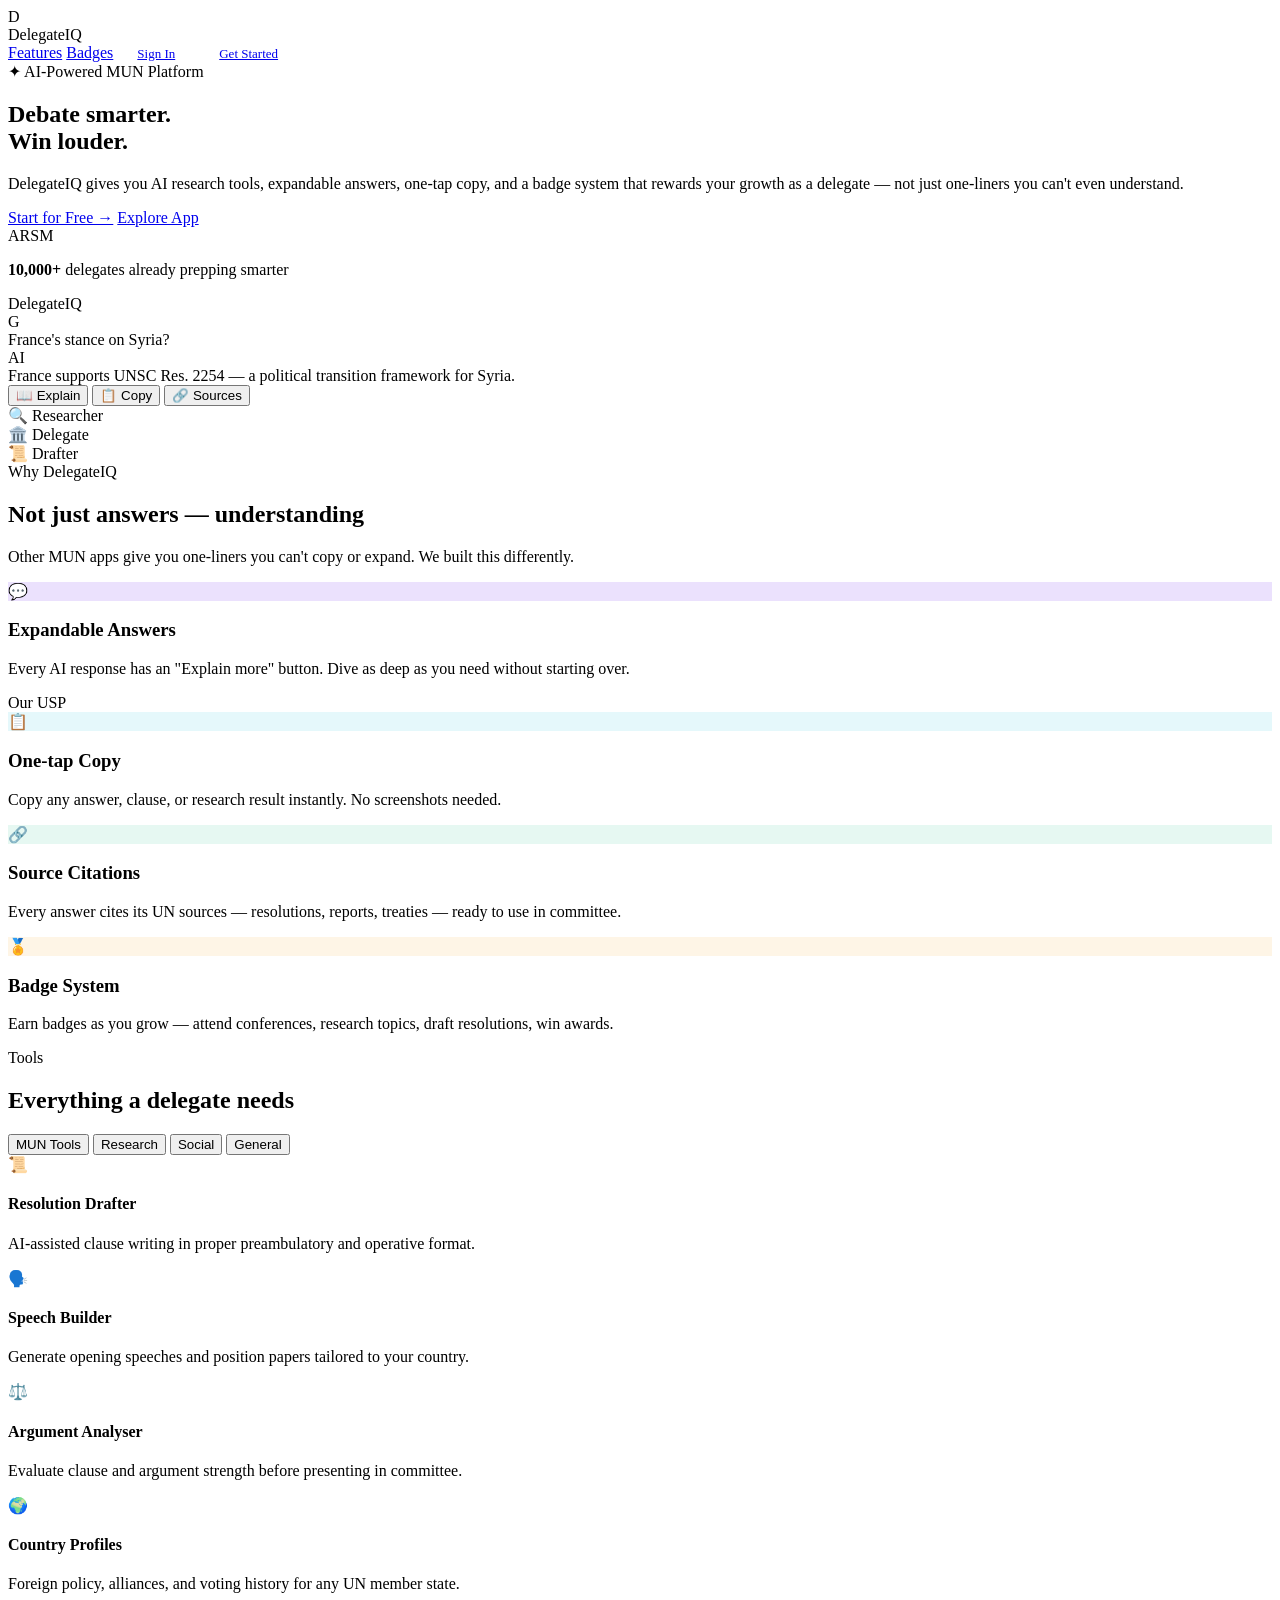
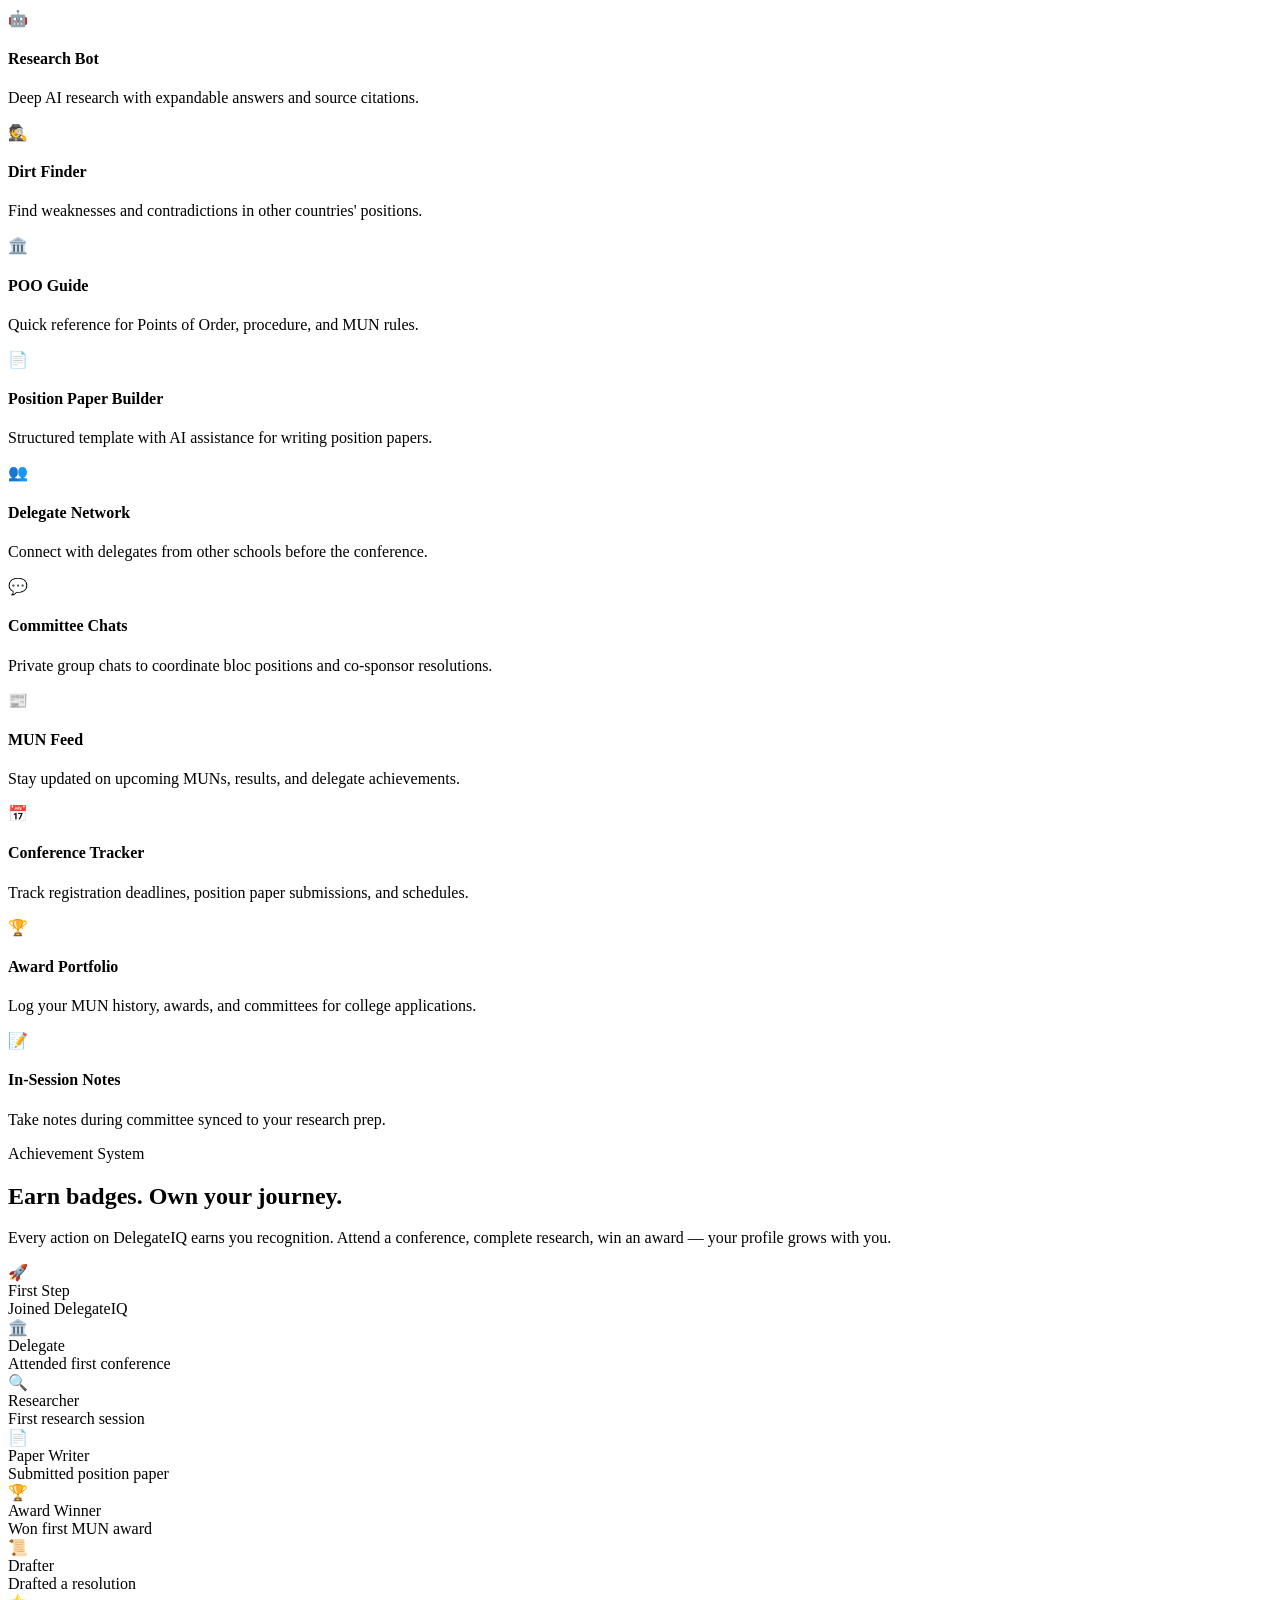
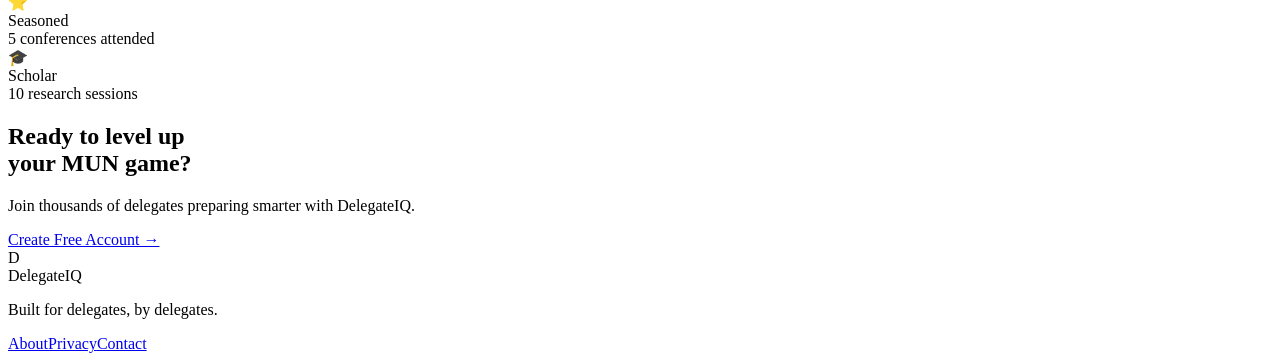
==== index.html @ dc2701fd "Add files via upload" ====
<!DOCTYPE html>
<html lang="en">
<head>
  <meta charset="UTF-8"/>
  <meta name="viewport" content="width=device-width, initial-scale=1.0"/>
  <title>DelegateIQ — Your AI-Powered MUN Companion</title>
  <link rel="stylesheet" href="css/style.css"/>
</head>
<body class="landing-page">

  <nav class="navbar">
    <div class="nav-logo">
      <div class="logo-mark">D</div>
      <span class="logo-text">DelegateIQ</span>
    </div>
    <div class="nav-links">
      <a href="#features">Features</a>
      <a href="#badges">Badges</a>
      <a href="pages/login.html" class="btn-glass" style="padding:8px 20px;font-size:13px;">Sign In</a>
      <a href="pages/signup.html" class="btn-primary" style="padding:8px 20px;font-size:13px;">Get Started</a>
    </div>
  </nav>

  <!-- HERO -->
  <section class="hero">
    <div class="hero-content">
      <div class="hero-eyebrow">✦ AI-Powered MUN Platform</div>
      <h1 class="hero-title">
        Debate smarter.<br/>
        <span class="grad-word italic-word">Win louder.</span>
      </h1>
      <p class="hero-sub">DelegateIQ gives you AI research tools, expandable answers, one-tap copy, and a badge system that rewards your growth as a delegate — not just one-liners you can't even understand.</p>
      <div class="hero-ctas">
        <a href="pages/signup.html" class="btn-primary btn-lg">Start for Free →</a>
        <a href="pages/dashboard.html" class="btn-glass">Explore App</a>
      </div>
      <div class="hero-social-proof">
        <div class="avatar-stack">
          <span class="a1">A</span><span class="a2">R</span><span class="a3">S</span><span class="a4">M</span>
        </div>
        <p class="social-text"><strong>10,000+</strong> delegates already prepping smarter</p>
      </div>
    </div>
    <div class="hero-visual">
      <div class="phone-frame">
        <div class="phone-notch"></div>
        <div class="phone-screen-content">
          <div class="phone-header">
            <span class="phone-header-logo">DelegateIQ</span>
            <div class="phone-avatar">G</div>
          </div>
          <div class="phone-chat">
            <div class="p-msg user">
              <div class="p-bubble user">France's stance on Syria?</div>
            </div>
            <div class="p-msg">
              <div class="p-avatar">AI</div>
              <div class="p-bubble ai">
                France supports UNSC Res. 2254 — a political transition framework for Syria.
                <div class="p-actions">
                  <button class="p-action-btn">📖 Explain</button>
                  <button class="p-action-btn">📋 Copy</button>
                  <button class="p-action-btn">🔗 Sources</button>
                </div>
              </div>
            </div>
          </div>
          <div class="phone-badge-strip">
            <div class="mini-badge">🔍 Researcher</div>
            <div class="mini-badge">🏛️ Delegate</div>
            <div class="mini-badge">📜 Drafter</div>
          </div>
        </div>
      </div>
    </div>
  </section>

  <!-- USP -->
  <section class="usp-section" id="features">
    <div class="section-eyebrow">Why DelegateIQ</div>
    <h2>Not just answers — <span class="grad-word">understanding</span></h2>
    <p class="section-sub">Other MUN apps give you one-liners you can't copy or expand. We built this differently.</p>
    <div class="usp-grid">
      <div class="usp-card featured">
        <div class="usp-icon-wrap" style="background:rgba(124,58,237,0.15)">💬</div>
        <h3>Expandable Answers</h3>
        <p>Every AI response has an "Explain more" button. Dive as deep as you need without starting over.</p>
        <div class="usp-tag">Our USP</div>
      </div>
      <div class="usp-card">
        <div class="usp-icon-wrap" style="background:rgba(6,182,212,0.1)">📋</div>
        <h3>One-tap Copy</h3>
        <p>Copy any answer, clause, or research result instantly. No screenshots needed.</p>
      </div>
      <div class="usp-card">
        <div class="usp-icon-wrap" style="background:rgba(16,185,129,0.1)">🔗</div>
        <h3>Source Citations</h3>
        <p>Every answer cites its UN sources — resolutions, reports, treaties — ready to use in committee.</p>
      </div>
      <div class="usp-card">
        <div class="usp-icon-wrap" style="background:rgba(245,158,11,0.1)">🏅</div>
        <h3>Badge System</h3>
        <p>Earn badges as you grow — attend conferences, research topics, draft resolutions, win awards.</p>
      </div>
    </div>
  </section>

  <!-- FEATURES -->
  <section class="features-section">
    <div class="section-eyebrow">Tools</div>
    <h2>Everything a delegate needs</h2>
    <div class="feat-tabs">
      <button class="feat-tab active" data-tab="mun">MUN Tools</button>
      <button class="feat-tab" data-tab="research">Research</button>
      <button class="feat-tab" data-tab="social">Social</button>
      <button class="feat-tab" data-tab="general">General</button>
    </div>
    <div class="feat-content active" id="ftab-mun">
      <div class="feat-list">
        <div class="feat-item"><div class="feat-icon">📜</div><div><h4>Resolution Drafter</h4><p>AI-assisted clause writing in proper preambulatory and operative format.</p></div></div>
        <div class="feat-item"><div class="feat-icon">🗣️</div><div><h4>Speech Builder</h4><p>Generate opening speeches and position papers tailored to your country.</p></div></div>
        <div class="feat-item"><div class="feat-icon">⚖️</div><div><h4>Argument Analyser</h4><p>Evaluate clause and argument strength before presenting in committee.</p></div></div>
        <div class="feat-item"><div class="feat-icon">🌍</div><div><h4>Country Profiles</h4><p>Foreign policy, alliances, and voting history for any UN member state.</p></div></div>
      </div>
    </div>
    <div class="feat-content" id="ftab-research">
      <div class="feat-list">
        <div class="feat-item"><div class="feat-icon">🤖</div><div><h4>Research Bot</h4><p>Deep AI research with expandable answers and source citations.</p></div></div>
        <div class="feat-item"><div class="feat-icon">🕵️</div><div><h4>Dirt Finder</h4><p>Find weaknesses and contradictions in other countries' positions.</p></div></div>
        <div class="feat-item"><div class="feat-icon">🏛️</div><div><h4>POO Guide</h4><p>Quick reference for Points of Order, procedure, and MUN rules.</p></div></div>
        <div class="feat-item"><div class="feat-icon">📄</div><div><h4>Position Paper Builder</h4><p>Structured template with AI assistance for writing position papers.</p></div></div>
      </div>
    </div>
    <div class="feat-content" id="ftab-social">
      <div class="feat-list">
        <div class="feat-item"><div class="feat-icon">👥</div><div><h4>Delegate Network</h4><p>Connect with delegates from other schools before the conference.</p></div></div>
        <div class="feat-item"><div class="feat-icon">💬</div><div><h4>Committee Chats</h4><p>Private group chats to coordinate bloc positions and co-sponsor resolutions.</p></div></div>
        <div class="feat-item"><div class="feat-icon">📰</div><div><h4>MUN Feed</h4><p>Stay updated on upcoming MUNs, results, and delegate achievements.</p></div></div>
      </div>
    </div>
    <div class="feat-content" id="ftab-general">
      <div class="feat-list">
        <div class="feat-item"><div class="feat-icon">📅</div><div><h4>Conference Tracker</h4><p>Track registration deadlines, position paper submissions, and schedules.</p></div></div>
        <div class="feat-item"><div class="feat-icon">🏆</div><div><h4>Award Portfolio</h4><p>Log your MUN history, awards, and committees for college applications.</p></div></div>
        <div class="feat-item"><div class="feat-icon">📝</div><div><h4>In-Session Notes</h4><p>Take notes during committee synced to your research prep.</p></div></div>
      </div>
    </div>
  </section>

  <!-- BADGES SECTION -->
  <section class="badges-section" id="badges">
    <div class="section-eyebrow">Achievement System</div>
    <h2>Earn badges. <span class="grad-word">Own your journey.</span></h2>
    <p class="section-sub">Every action on DelegateIQ earns you recognition. Attend a conference, complete research, win an award — your profile grows with you.</p>
    <div class="badges-showcase">
      <div class="badge-preview"><div class="badge-emoji">🚀</div><div class="badge-name">First Step</div><div class="badge-desc">Joined DelegateIQ</div></div>
      <div class="badge-preview"><div class="badge-emoji">🏛️</div><div class="badge-name">Delegate</div><div class="badge-desc">Attended first conference</div></div>
      <div class="badge-preview"><div class="badge-emoji">🔍</div><div class="badge-name">Researcher</div><div class="badge-desc">First research session</div></div>
      <div class="badge-preview"><div class="badge-emoji">📄</div><div class="badge-name">Paper Writer</div><div class="badge-desc">Submitted position paper</div></div>
      <div class="badge-preview"><div class="badge-emoji">🏆</div><div class="badge-name">Award Winner</div><div class="badge-desc">Won first MUN award</div></div>
      <div class="badge-preview"><div class="badge-emoji">📜</div><div class="badge-name">Drafter</div><div class="badge-desc">Drafted a resolution</div></div>
      <div class="badge-preview"><div class="badge-emoji">⭐</div><div class="badge-name">Seasoned</div><div class="badge-desc">5 conferences attended</div></div>
      <div class="badge-preview"><div class="badge-emoji">🎓</div><div class="badge-name">Scholar</div><div class="badge-desc">10 research sessions</div></div>
    </div>
  </section>

  <!-- CTA -->
  <section class="cta-section">
    <div class="cta-inner">
      <h2>Ready to level up<br/><span class="grad-word">your MUN game?</span></h2>
      <p>Join thousands of delegates preparing smarter with DelegateIQ.</p>
      <a href="pages/signup.html" class="btn-primary btn-lg">Create Free Account →</a>
    </div>
  </section>

  <!-- FOOTER -->
  <footer class="footer">
    <div class="footer-logo">
      <div class="logo-mark">D</div>
      <span class="logo-text">DelegateIQ</span>
    </div>
    <p>Built for delegates, by delegates.</p>
    <div class="footer-links">
      <a href="#">About</a><a href="#">Privacy</a><a href="#">Contact</a>
    </div>
  </footer>

  <script>
    document.querySelectorAll('.feat-tab').forEach(btn => {
      btn.addEventListener('click', function() {
        document.querySelectorAll('.feat-tab').forEach(b => b.classList.remove('active'));
        document.querySelectorAll('.feat-content').forEach(c => c.classList.remove('active'));
        this.classList.add('active');
        const el = document.getElementById('ftab-' + this.dataset.tab);
        if (el) el.classList.add('active');
      });
    });
  </script>
</body>
</html>
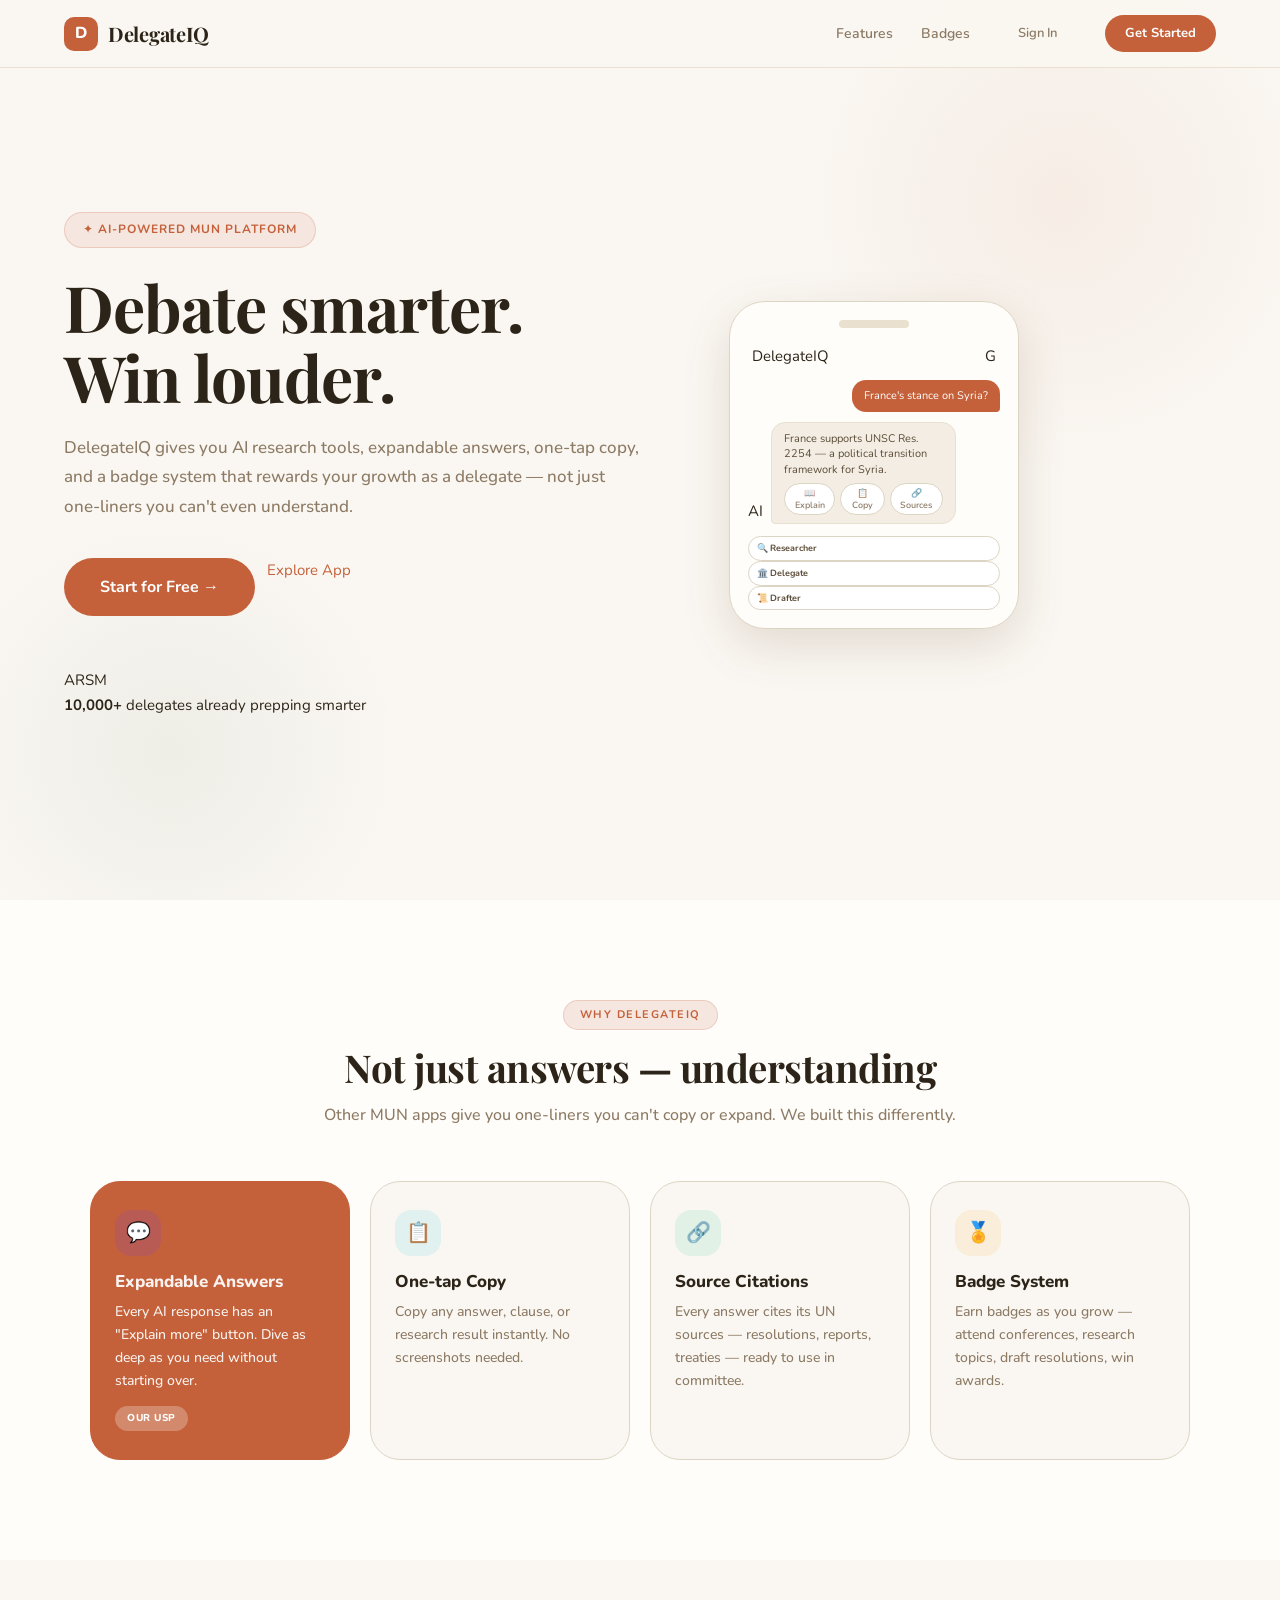
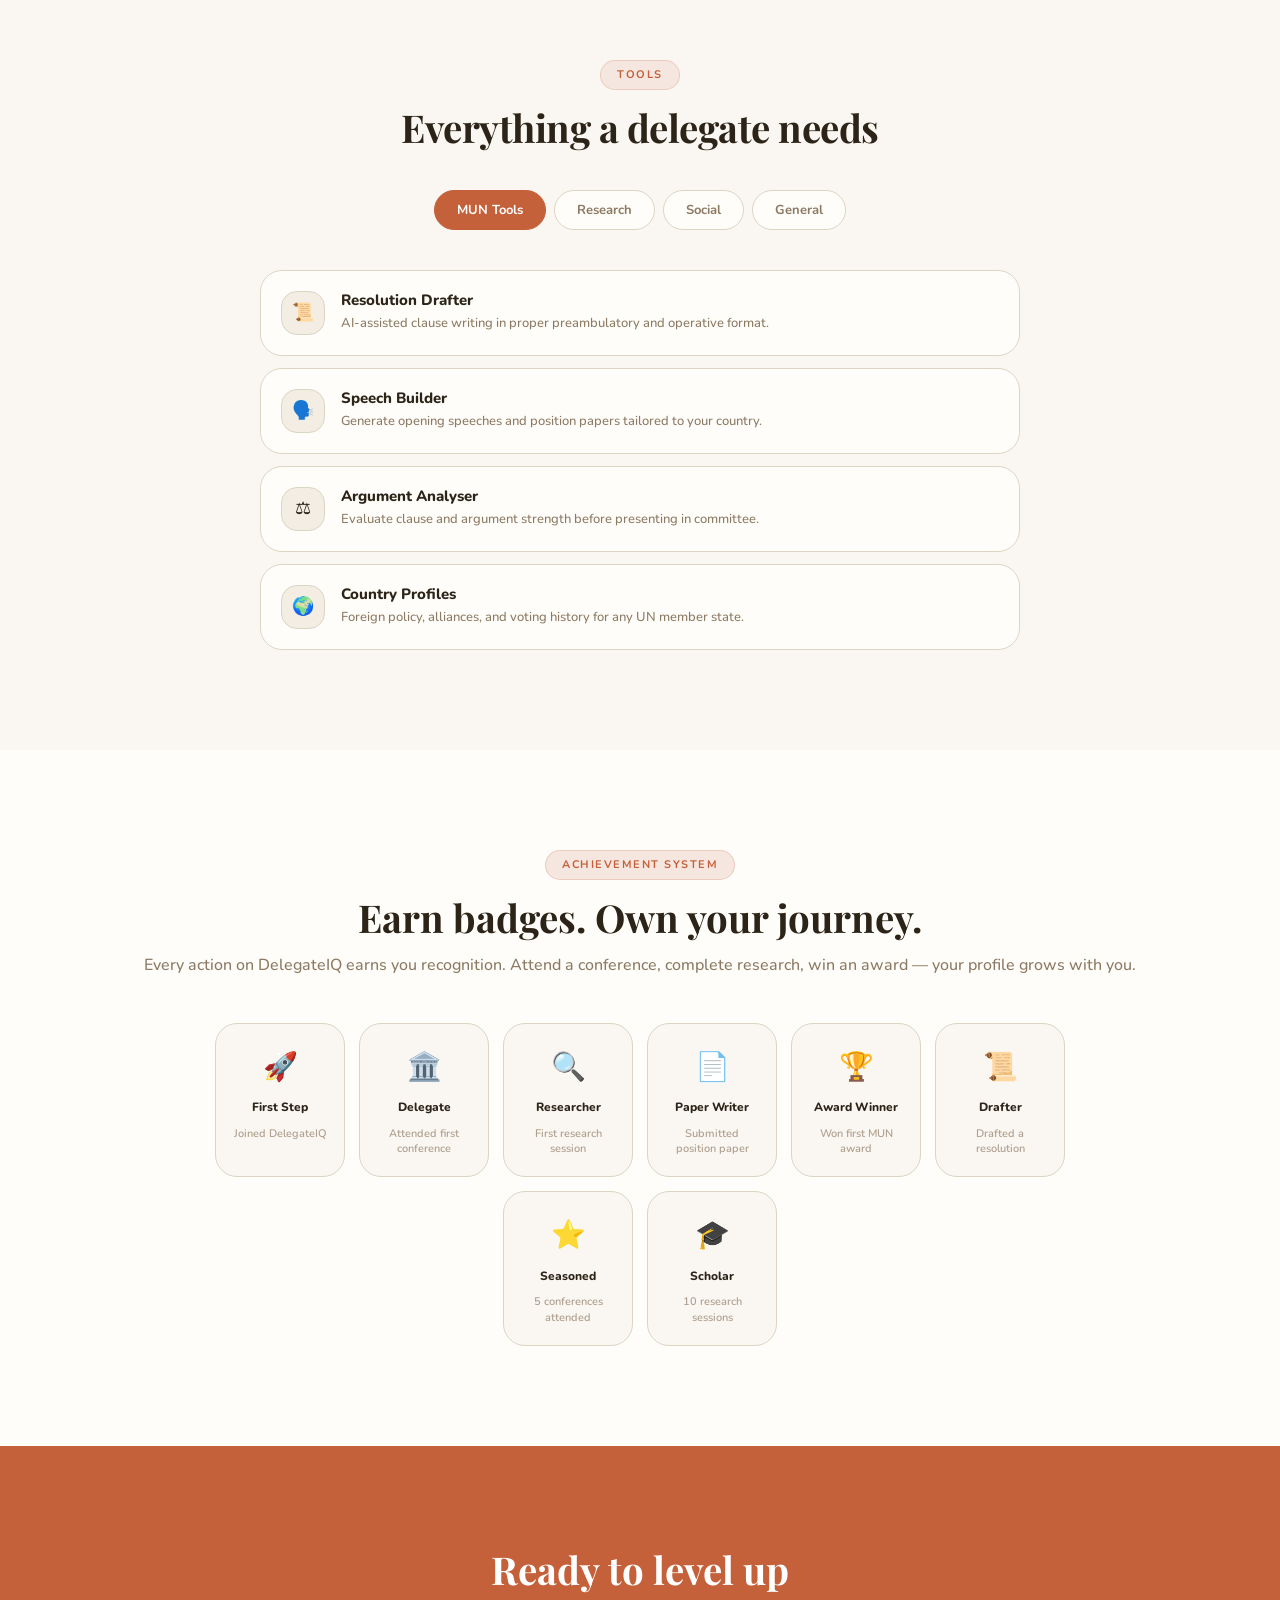
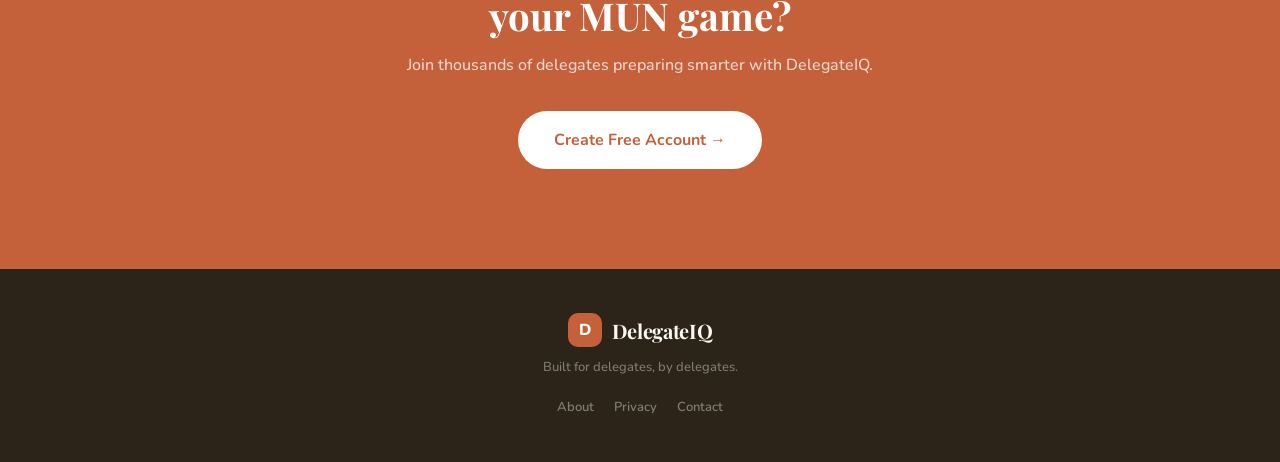
==== commit 8537fc93: "Update index.html" ====
--- a/index.html
+++ b/index.html
@@ -4,7 +4,7 @@
   <meta charset="UTF-8"/>
   <meta name="viewport" content="width=device-width, initial-scale=1.0"/>
   <title>DelegateIQ — Your AI-Powered MUN Companion</title>
-  <link rel="stylesheet" href="css/style.css"/>
+  <link rel="stylesheet" href="CSS/style.css"/>
 </head>
 <body class="landing-page">
 
--- a/CSS/style.css
+++ b/CSS/style.css
@@ -0,0 +1,504 @@
+/* ============================================
+   DelegateIQ — Redesigned Style
+   Aesthetic: Warm Cream · Soft Earthy · Premium
+   Fonts: Nunito + Playfair Display
+   ============================================ */
+
+@import url('https://fonts.googleapis.com/css2?family=Nunito:ital,wght@0,300;0,400;0,500;0,600;0,700;0,800;1,400&family=Playfair+Display:ital,wght@0,600;0,700;1,600;1,700&display=swap');
+
+:root {
+  --cream:       #FAF7F2;
+  --cream-mid:   #F3EDE3;
+  --cream-deep:  #EAE0D0;
+  --parchment:   #E0D4C0;
+  --warm-white:  #FFFDF9;
+  --terracotta:  #C4613A;
+  --terra-light: #D9845F;
+  --terra-pale:  #F5E6DF;
+  --moss:        #5A6B4B;
+  --moss-light:  #7A8F68;
+  --moss-pale:   #E8EEE3;
+  --caramel:     #B8864E;
+  --caramel-pale:#F7EDD8;
+  --text-dark:   #2C2418;
+  --text-mid:    #5C4D38;
+  --text-soft:   #8C7A64;
+  --text-muted:  #B0A090;
+  --border:      #DDD5C4;
+  --border-soft: #EAE0D0;
+  --surface:     #FFFFFF;
+  --shadow-sm:   0 1px 4px rgba(100,70,30,0.08);
+  --shadow-md:   0 4px 16px rgba(100,70,30,0.10);
+  --shadow-lg:   0 8px 32px rgba(100,70,30,0.13);
+  --shadow-xl:   0 16px 48px rgba(100,70,30,0.16);
+  --r-sm:  10px;
+  --r-md:  16px;
+  --r-lg:  22px;
+  --r-xl:  30px;
+  --r-2xl: 40px;
+  --r-full: 9999px;
+  --sidebar-w: 240px;
+  --header-h:  64px;
+  --transition: 0.2s ease;
+}
+
+*, *::before, *::after { box-sizing: border-box; margin: 0; padding: 0; }
+html { scroll-behavior: smooth; }
+
+body {
+  font-family: 'Nunito', system-ui, sans-serif;
+  font-size: 15px; line-height: 1.65;
+  color: var(--text-dark);
+  background: var(--cream);
+  -webkit-font-smoothing: antialiased;
+}
+
+h1,h2,h3,h4,h5 { font-family: 'Nunito', sans-serif; line-height: 1.2; color: var(--text-dark); }
+a { color: var(--terracotta); text-decoration: none; transition: color var(--transition); }
+a:hover { color: var(--terra-light); }
+
+/* BUTTONS */
+.btn-primary {
+  display: inline-flex; align-items: center; justify-content: center; gap: 8px;
+  background: var(--terracotta); color: white; border: none;
+  padding: 13px 28px; border-radius: var(--r-full);
+  font-family: 'Nunito', sans-serif; font-size: 14px; font-weight: 700;
+  cursor: pointer; transition: all var(--transition); text-decoration: none;
+}
+.btn-primary:hover { background: var(--terra-light); color: white; transform: translateY(-2px); box-shadow: 0 6px 24px rgba(196,97,58,0.3); }
+.btn-primary:active { transform: translateY(0); }
+.btn-primary.btn-full { width: 100%; }
+.btn-primary.btn-lg { padding: 16px 36px; font-size: 16px; }
+
+.btn-outline {
+  display: inline-flex; align-items: center; justify-content: center; gap: 8px;
+  background: transparent; color: var(--text-mid); border: 1.5px solid var(--border);
+  padding: 12px 24px; border-radius: var(--r-full);
+  font-family: 'Nunito', sans-serif; font-size: 14px; font-weight: 600;
+  cursor: pointer; transition: all var(--transition); text-decoration: none;
+}
+.btn-outline:hover { border-color: var(--terracotta); color: var(--terracotta); background: var(--terra-pale); }
+
+.btn-ghost-sm {
+  display: inline-flex; align-items: center; gap: 6px;
+  background: transparent; color: var(--text-soft); border: 1px solid var(--border);
+  padding: 7px 14px; border-radius: var(--r-full);
+  font-size: 12px; font-weight: 600; cursor: pointer;
+  transition: all var(--transition); font-family: 'Nunito', sans-serif;
+}
+.btn-ghost-sm:hover { border-color: var(--terracotta); color: var(--terracotta); background: var(--terra-pale); }
+
+/* NAVBAR */
+.navbar {
+  position: fixed; top: 0; left: 0; right: 0; z-index: 100;
+  display: flex; align-items: center; justify-content: space-between;
+  padding: 0 5%; height: 68px;
+  background: rgba(250,247,242,0.94); backdrop-filter: blur(16px);
+  border-bottom: 1px solid var(--border-soft);
+}
+.nav-logo { display: flex; align-items: center; gap: 10px; }
+.logo-mark { width: 34px; height: 34px; background: var(--terracotta); border-radius: 10px; display: flex; align-items: center; justify-content: center; font-size: 16px; font-weight: 800; color: white; font-family: 'Nunito', sans-serif; }
+.logo-text { font-family: 'Playfair Display', serif; font-size: 20px; font-weight: 700; color: var(--text-dark); letter-spacing: -0.3px; }
+.nav-links { display: flex; align-items: center; gap: 28px; }
+.nav-links a:not(.btn-primary):not(.btn-outline) { font-size: 14px; font-weight: 600; color: var(--text-soft); transition: color var(--transition); }
+.nav-links a:not(.btn-primary):not(.btn-outline):hover { color: var(--text-dark); }
+
+/* HERO */
+.landing-page { background: var(--cream); }
+
+.hero {
+  min-height: 100vh; display: flex; align-items: center;
+  padding: 110px 5% 80px; gap: 60px;
+  position: relative; overflow: hidden;
+}
+.hero::before { content: ''; position: absolute; top: -100px; right: -80px; width: 600px; height: 600px; background: radial-gradient(circle, rgba(196,97,58,0.07) 0%, transparent 65%); pointer-events: none; }
+.hero::after { content: ''; position: absolute; bottom: -100px; left: -80px; width: 500px; height: 500px; background: radial-gradient(circle, rgba(90,107,75,0.07) 0%, transparent 65%); pointer-events: none; }
+
+.hero-content { flex: 1; max-width: 580px; position: relative; z-index: 1; animation: fadeUp 0.7s ease both; }
+
+.hero-eyebrow {
+  display: inline-flex; align-items: center; gap: 8px;
+  background: var(--terra-pale); border: 1px solid rgba(196,97,58,0.2);
+  color: var(--terracotta); padding: 7px 18px; border-radius: var(--r-full);
+  font-size: 12px; font-weight: 700; text-transform: uppercase; letter-spacing: 1px;
+  margin-bottom: 24px; animation: fadeUp 0.6s ease 0.05s both;
+}
+
+.hero-title {
+  font-family: 'Playfair Display', serif;
+  font-size: clamp(2.4rem, 5vw, 4rem); font-weight: 700;
+  line-height: 1.1; color: var(--text-dark);
+  margin-bottom: 20px; letter-spacing: -1px;
+  animation: fadeUp 0.6s ease 0.1s both;
+}
+.hero-title em { color: var(--terracotta); font-style: italic; }
+
+.hero-sub { font-size: 17px; color: var(--text-soft); line-height: 1.75; margin-bottom: 36px; animation: fadeUp 0.6s ease 0.15s both; font-weight: 500; }
+
+.hero-ctas { display: flex; gap: 12px; flex-wrap: wrap; margin-bottom: 52px; animation: fadeUp 0.6s ease 0.2s both; }
+
+.hero-stats { display: flex; align-items: center; gap: 28px; animation: fadeUp 0.6s ease 0.25s both; }
+.h-stat { display: flex; flex-direction: column; }
+.h-stat-n { font-family: 'Playfair Display', serif; font-size: 26px; font-weight: 700; color: var(--text-dark); line-height: 1; }
+.h-stat-l { font-size: 12px; color: var(--text-muted); font-weight: 700; margin-top: 3px; }
+.h-stat-divider { width: 1px; height: 36px; background: var(--border); }
+
+/* PHONE MOCKUP */
+.hero-visual { flex: 0 0 340px; position: relative; z-index: 1; animation: fadeUp 0.8s ease 0.15s both; }
+.phone-frame { width: 290px; background: var(--warm-white); border: 1.5px solid var(--border); border-radius: 36px; padding: 18px; box-shadow: var(--shadow-xl); margin: 0 auto; }
+.phone-notch { width: 70px; height: 8px; background: var(--cream-deep); border-radius: var(--r-full); margin: 0 auto 16px; }
+.phone-screen-content { display: flex; flex-direction: column; gap: 12px; }
+.phone-header { display: flex; align-items: center; justify-content: space-between; padding: 0 4px; }
+.phone-logo { font-family: 'Playfair Display', serif; font-size: 14px; font-weight: 700; color: var(--text-dark); }
+.phone-avatar-sm { width: 26px; height: 26px; background: var(--terracotta); border-radius: 50%; display: flex; align-items: center; justify-content: center; font-size: 10px; font-weight: 800; color: white; font-family: 'Nunito', sans-serif; }
+.phone-chat { display: flex; flex-direction: column; gap: 10px; }
+.p-msg { display: flex; gap: 8px; align-items: flex-end; }
+.p-msg.user { flex-direction: row-reverse; }
+.p-avatar-sm { width: 22px; height: 22px; background: var(--terracotta); border-radius: 50%; display: flex; align-items: center; justify-content: center; font-size: 8px; font-weight: 800; color: white; flex-shrink: 0; font-family: 'Nunito', sans-serif; }
+.p-bubble { border-radius: 14px; padding: 8px 12px; font-size: 11px; line-height: 1.4; max-width: 185px; }
+.p-bubble.ai { background: var(--cream-mid); border: 1px solid var(--border-soft); color: var(--text-mid); border-bottom-left-radius: 4px; }
+.p-bubble.user { background: var(--terracotta); color: white; border-bottom-right-radius: 4px; }
+.p-actions { display: flex; gap: 5px; margin-top: 6px; }
+.p-action-btn { background: var(--surface); border: 1px solid var(--border); color: var(--text-soft); padding: 3px 8px; border-radius: var(--r-full); font-size: 9px; font-weight: 600; cursor: pointer; font-family: 'Nunito', sans-serif; }
+.phone-badges { display: flex; gap: 6px; flex-wrap: wrap; padding: 8px; background: var(--cream-mid); border-radius: var(--r-md); }
+.mini-badge { display: flex; align-items: center; gap: 4px; background: var(--surface); border: 1px solid var(--border); padding: 4px 8px; border-radius: var(--r-full); font-size: 9px; font-weight: 700; color: var(--text-mid); white-space: nowrap; }
+
+/* SECTION LABEL */
+.section-eyebrow { display: inline-block; background: var(--terra-pale); border: 1px solid rgba(196,97,58,0.2); color: var(--terracotta); padding: 5px 16px; border-radius: var(--r-full); font-size: 11px; font-weight: 700; text-transform: uppercase; letter-spacing: 1.5px; margin-bottom: 14px; }
+
+/* USP SECTION */
+.usp-section { padding: 100px 5%; background: var(--warm-white); text-align: center; }
+.usp-section h2 { font-family: 'Playfair Display', serif; font-size: clamp(1.8rem,3vw,2.8rem); font-weight: 700; color: var(--text-dark); margin-bottom: 12px; letter-spacing: -0.5px; }
+.usp-section h2 em { color: var(--terracotta); font-style: italic; }
+.section-sub { font-size: 16px; color: var(--text-soft); margin-bottom: 52px; font-weight: 500; }
+.usp-grid { display: grid; grid-template-columns: repeat(auto-fit,minmax(240px,1fr)); gap: 20px; max-width: 1100px; margin: 0 auto; }
+.usp-card { background: var(--cream); border: 1.5px solid var(--border); border-radius: var(--r-xl); padding: 28px 24px; text-align: left; transition: all var(--transition); }
+.usp-card:hover { border-color: var(--terracotta); transform: translateY(-4px); box-shadow: var(--shadow-md); background: var(--warm-white); }
+.usp-card.featured { background: var(--terracotta); border-color: var(--terracotta); }
+.usp-card.featured h3, .usp-card.featured p { color: rgba(255,255,255,0.92); }
+.usp-icon-wrap { width: 46px; height: 46px; border-radius: var(--r-md); display: flex; align-items: center; justify-content: center; font-size: 20px; margin-bottom: 16px; }
+.usp-card h3 { font-size: 17px; font-weight: 800; margin-bottom: 8px; color: var(--text-dark); }
+.usp-card p { font-size: 14px; color: var(--text-soft); line-height: 1.65; font-weight: 500; }
+.usp-tag { display: inline-block; margin-top: 14px; background: rgba(255,255,255,0.25); color: white; font-size: 10px; font-weight: 800; padding: 4px 12px; border-radius: var(--r-full); text-transform: uppercase; letter-spacing: 0.5px; }
+
+/* FEATURES SECTION */
+.features-section { padding: 100px 5%; text-align: center; background: var(--cream); }
+.features-section h2 { font-family: 'Playfair Display', serif; font-size: clamp(1.8rem,3vw,2.8rem); font-weight: 700; margin-bottom: 40px; letter-spacing: -0.5px; }
+.feat-tabs { display: flex; justify-content: center; gap: 8px; flex-wrap: wrap; margin-bottom: 40px; }
+.feat-tab { background: var(--warm-white); border: 1.5px solid var(--border); color: var(--text-soft); padding: 10px 22px; border-radius: var(--r-full); font-size: 13px; font-weight: 700; cursor: pointer; transition: all var(--transition); font-family: 'Nunito', sans-serif; }
+.feat-tab.active, .feat-tab:hover { background: var(--terracotta); border-color: var(--terracotta); color: white; }
+.feat-content { display: none; max-width: 760px; margin: 0 auto; }
+.feat-content.active { display: block; }
+.feat-list { display: flex; flex-direction: column; gap: 12px; }
+.feat-item { display: flex; align-items: flex-start; gap: 16px; background: var(--warm-white); border: 1.5px solid var(--border); border-radius: var(--r-lg); padding: 20px; text-align: left; transition: all var(--transition); }
+.feat-item:hover { border-color: var(--terracotta); transform: translateX(4px); box-shadow: var(--shadow-sm); }
+.feat-icon { width: 44px; height: 44px; flex-shrink: 0; background: var(--cream-mid); border: 1px solid var(--border); border-radius: var(--r-md); display: flex; align-items: center; justify-content: center; font-size: 18px; }
+.feat-item h4 { font-size: 15px; font-weight: 800; margin-bottom: 4px; color: var(--text-dark); }
+.feat-item p { font-size: 13px; color: var(--text-soft); line-height: 1.55; font-weight: 500; }
+
+/* BADGES SECTION */
+.badges-section { padding: 100px 5%; text-align: center; background: var(--warm-white); }
+.badges-section h2 { font-family: 'Playfair Display', serif; font-size: clamp(1.8rem,3vw,2.8rem); font-weight: 700; margin-bottom: 12px; }
+.badges-section h2 em { color: var(--terracotta); font-style: italic; }
+.badges-section .section-sub { color: var(--text-soft); margin-bottom: 44px; font-weight: 500; }
+.badges-showcase { display: flex; flex-wrap: wrap; justify-content: center; gap: 14px; max-width: 900px; margin: 0 auto; }
+.badge-preview { display: flex; flex-direction: column; align-items: center; gap: 8px; background: var(--cream); border: 1.5px solid var(--border); border-radius: var(--r-lg); padding: 20px 16px; width: 130px; transition: all var(--transition); cursor: default; }
+.badge-preview:hover { transform: translateY(-4px); border-color: var(--terracotta); box-shadow: var(--shadow-md); }
+.badge-emoji { font-size: 28px; }
+.badge-name { font-size: 12px; font-weight: 800; text-align: center; color: var(--text-dark); }
+.badge-desc { font-size: 11px; color: var(--text-muted); text-align: center; line-height: 1.4; font-weight: 600; }
+
+/* CTA */
+.cta-section { padding: 100px 5%; text-align: center; background: var(--terracotta); }
+.cta-inner { max-width: 560px; margin: 0 auto; }
+.cta-section h2 { font-family: 'Playfair Display', serif; font-size: clamp(1.8rem,3vw,2.6rem); font-weight: 700; color: white; margin-bottom: 14px; }
+.cta-section p { color: rgba(255,255,255,0.75); margin-bottom: 32px; font-size: 16px; font-weight: 500; }
+.cta-section .btn-primary { background: white; color: var(--terracotta); }
+.cta-section .btn-primary:hover { background: var(--cream); color: var(--terracotta); box-shadow: 0 6px 24px rgba(0,0,0,0.15); }
+
+/* FOOTER */
+.footer { padding: 44px 5%; text-align: center; background: var(--text-dark); }
+.footer-logo { display: flex; align-items: center; justify-content: center; gap: 10px; margin-bottom: 10px; }
+.footer-logo .logo-text { color: var(--cream); }
+.footer p { font-size: 13px; color: rgba(255,255,255,0.4); margin-bottom: 18px; font-weight: 500; }
+.footer-links { display: flex; justify-content: center; gap: 20px; }
+.footer-links a { font-size: 13px; color: rgba(255,255,255,0.4); transition: color var(--transition); font-weight: 600; }
+.footer-links a:hover { color: var(--terra-light); }
+
+/* AUTH */
+.auth-page { min-height: 100vh; background: var(--cream); display: flex; align-items: center; justify-content: center; padding: 20px; }
+.auth-container { width: 100%; max-width: 420px; }
+.auth-logo-centered { display: flex; align-items: center; justify-content: center; gap: 10px; margin-bottom: 28px; text-decoration: none; }
+.auth-card { background: var(--warm-white); border: 1.5px solid var(--border); border-radius: var(--r-2xl); padding: 36px 32px; box-shadow: var(--shadow-lg); }
+.auth-toggle-row { display: flex; background: var(--cream-mid); border: 1px solid var(--border); border-radius: var(--r-full); padding: 4px; margin-bottom: 28px; }
+.auth-toggle { flex: 1; text-align: center; padding: 9px; border-radius: var(--r-full); font-size: 13px; font-weight: 700; color: var(--text-soft); transition: all var(--transition); text-decoration: none; }
+.auth-toggle.active { background: var(--warm-white); color: var(--text-dark); box-shadow: var(--shadow-sm); }
+.auth-title { font-family: 'Playfair Display', serif; font-size: 24px; font-weight: 700; margin-bottom: 4px; }
+.auth-sub { font-size: 13px; color: var(--text-muted); margin-bottom: 24px; font-weight: 600; }
+.auth-form { display: flex; flex-direction: column; gap: 16px; }
+.form-group { display: flex; flex-direction: column; gap: 6px; }
+.form-group label { font-size: 12px; font-weight: 700; color: var(--text-mid); text-transform: uppercase; letter-spacing: 0.5px; }
+.form-group input { padding: 12px 16px; background: var(--cream); border: 1.5px solid var(--border); border-radius: var(--r-md); font-size: 14px; font-family: 'Nunito', sans-serif; color: var(--text-dark); outline: none; transition: all var(--transition); font-weight: 500; }
+.form-group input:focus { border-color: var(--terracotta); background: var(--warm-white); }
+.form-group input::placeholder { color: var(--text-muted); }
+.form-row-2 { display: grid; grid-template-columns: 1fr 1fr; gap: 12px; }
+.form-row-space { display: flex; align-items: center; justify-content: space-between; }
+.input-pw-wrap { position: relative; }
+.input-pw-wrap input { padding-right: 44px; width: 100%; }
+.toggle-pw { position: absolute; right: 12px; top: 50%; transform: translateY(-50%); background: none; border: none; cursor: pointer; font-size: 14px; color: var(--text-muted); }
+.pw-strength { margin-top: 4px; }
+.pw-label { font-size: 11px; font-weight: 700; }
+.pw-label.weak { color: #e05c3a; }
+.pw-label.medium { color: #c4923a; }
+.pw-label.strong { color: var(--moss); }
+.checkbox-label { display: flex; align-items: center; gap: 8px; font-size: 12px; color: var(--text-soft); cursor: pointer; font-weight: 600; }
+.checkbox-label input { accent-color: var(--terracotta); }
+.forgot-link { font-size: 12px; color: var(--terracotta); font-weight: 700; }
+.auth-divider { display: flex; align-items: center; gap: 12px; margin: 20px 0; color: var(--text-muted); font-size: 12px; }
+.auth-divider::before, .auth-divider::after { content: ''; flex: 1; height: 1px; background: var(--border); }
+.google-btn { display: flex; align-items: center; justify-content: center; gap: 10px; background: var(--cream); border: 1.5px solid var(--border); border-radius: var(--r-full); padding: 12px; font-size: 14px; font-weight: 700; color: var(--text-mid); cursor: pointer; transition: all var(--transition); width: 100%; font-family: 'Nunito', sans-serif; }
+.google-btn:hover { border-color: var(--terracotta); background: var(--terra-pale); color: var(--terracotta); }
+.auth-switch { text-align: center; font-size: 13px; color: var(--text-muted); margin-top: 20px; font-weight: 600; }
+.auth-switch a { color: var(--terracotta); font-weight: 800; }
+.auth-error { background: rgba(196,97,58,0.1); border: 1px solid rgba(196,97,58,0.3); color: var(--terracotta); padding: 10px 14px; border-radius: var(--r-md); font-size: 13px; font-weight: 600; display: none; }
+.auth-error.show { display: block; }
+
+/* APP SHELL */
+.app-page { display: flex; min-height: 100vh; background: var(--cream); }
+.sidebar { width: var(--sidebar-w); min-height: 100vh; background: var(--warm-white); border-right: 1.5px solid var(--border); position: fixed; top: 0; left: 0; bottom: 0; z-index: 200; display: flex; flex-direction: column; transition: transform var(--transition); }
+.sidebar-logo { display: flex; align-items: center; gap: 10px; padding: 22px 18px; border-bottom: 1px solid var(--border-soft); }
+.sidebar-nav { flex: 1; padding: 14px 10px; display: flex; flex-direction: column; gap: 2px; overflow-y: auto; }
+.nav-section-label { font-size: 10px; font-weight: 800; color: var(--text-muted); text-transform: uppercase; letter-spacing: 1px; padding: 12px 12px 4px; }
+.nav-item { display: flex; align-items: center; gap: 10px; padding: 10px 14px; border-radius: var(--r-md); font-size: 13px; font-weight: 600; color: var(--text-soft); text-decoration: none; cursor: pointer; transition: all var(--transition); }
+.nav-item:hover { color: var(--text-dark); background: var(--cream-mid); }
+.nav-item.active { color: var(--terracotta); background: var(--terra-pale); font-weight: 700; }
+.nav-icon { font-size: 15px; width: 18px; text-align: center; flex-shrink: 0; }
+.sidebar-bottom { padding: 12px; border-top: 1px solid var(--border-soft); display: flex; flex-direction: column; gap: 2px; }
+.sidebar-user { display: flex; align-items: center; gap: 10px; padding: 12px; border-radius: var(--r-lg); background: var(--cream-mid); border: 1px solid var(--border); margin: 10px; cursor: pointer; transition: all var(--transition); }
+.sidebar-user:hover { background: var(--cream-deep); }
+.sidebar-user-name { font-size: 13px; font-weight: 700; color: var(--text-dark); }
+.sidebar-user-role { font-size: 11px; color: var(--text-muted); font-weight: 600; }
+.main-content { flex: 1; margin-left: var(--sidebar-w); min-height: 100vh; display: flex; flex-direction: column; }
+.app-header { display: flex; align-items: center; gap: 14px; height: var(--header-h); padding: 0 24px; background: var(--warm-white); border-bottom: 1.5px solid var(--border-soft); position: sticky; top: 0; z-index: 100; }
+.app-header h2 { font-size: 17px; font-weight: 800; color: var(--text-dark); }
+.header-search { flex: 1; max-width: 380px; position: relative; }
+.header-search input { width: 100%; padding: 9px 14px 9px 38px; background: var(--cream); border: 1.5px solid var(--border); border-radius: var(--r-full); font-size: 13px; color: var(--text-dark); outline: none; font-family: 'Nunito', sans-serif; font-weight: 500; transition: all var(--transition); }
+.header-search input:focus { border-color: var(--terracotta); background: var(--warm-white); }
+.header-search input::placeholder { color: var(--text-muted); }
+.search-icon { position: absolute; left: 13px; top: 50%; transform: translateY(-50%); font-size: 13px; pointer-events: none; }
+.header-right { display: flex; align-items: center; gap: 10px; margin-left: auto; }
+.notif-btn { position: relative; background: var(--cream); border: 1.5px solid var(--border); color: var(--text-soft); font-size: 16px; width: 38px; height: 38px; border-radius: var(--r-md); display: flex; align-items: center; justify-content: center; cursor: pointer; transition: all var(--transition); }
+.notif-btn:hover { border-color: var(--terracotta); color: var(--terracotta); }
+.notif-dot { position: absolute; top: 7px; right: 7px; width: 7px; height: 7px; background: var(--terracotta); border-radius: 50%; border: 1.5px solid var(--warm-white); }
+.avatar-btn { width: 36px; height: 36px; background: var(--terracotta); border-radius: 50%; display: flex; align-items: center; justify-content: center; font-size: 12px; font-weight: 800; color: white; cursor: pointer; flex-shrink: 0; font-family: 'Nunito', sans-serif; }
+.sidebar-toggle { display: none; background: var(--cream); border: 1.5px solid var(--border); color: var(--text-mid); width: 36px; height: 36px; border-radius: var(--r-md); font-size: 16px; cursor: pointer; align-items: center; justify-content: center; }
+
+/* DASHBOARD */
+.dashboard-body { padding: 24px; }
+.greeting-banner { background: var(--warm-white); border: 1.5px solid var(--border); border-radius: var(--r-xl); padding: 24px 28px; margin-bottom: 20px; display: flex; align-items: center; justify-content: space-between; flex-wrap: wrap; gap: 16px; box-shadow: var(--shadow-sm); position: relative; overflow: hidden; }
+.greeting-banner::before { content: ''; position: absolute; top: 0; left: 0; bottom: 0; width: 4px; background: var(--terracotta); border-radius: 4px 0 0 4px; }
+.greeting-banner h1 { font-family: 'Playfair Display', serif; font-size: clamp(1.2rem,2vw,1.6rem); font-weight: 700; margin-bottom: 4px; color: var(--text-dark); }
+.greeting-banner p { font-size: 13px; color: var(--text-soft); font-weight: 600; }
+.conf-countdown { display: flex; flex-direction: column; align-items: flex-end; }
+.countdown-num { font-family: 'Playfair Display', serif; font-style: italic; font-size: 3rem; color: var(--terracotta); line-height: 1; }
+.countdown-label { font-size: 11px; color: var(--text-muted); text-align: right; font-weight: 700; }
+.quick-actions { display: grid; grid-template-columns: 2fr 1fr 1fr 1fr; gap: 12px; margin-bottom: 20px; }
+.qa-card { background: var(--warm-white); border: 1.5px solid var(--border); border-radius: var(--r-lg); padding: 18px; display: flex; align-items: center; gap: 12px; text-decoration: none; color: var(--text-dark); transition: all var(--transition); cursor: pointer; box-shadow: var(--shadow-sm); }
+.qa-card:hover { border-color: var(--terracotta); transform: translateY(-2px); box-shadow: var(--shadow-md); color: var(--text-dark); }
+.qa-card.qa-main { background: var(--terracotta); border-color: var(--terracotta); }
+.qa-card.qa-main h3, .qa-card.qa-main p, .qa-card.qa-main .qa-arrow { color: white; }
+.qa-card.qa-main:hover { background: var(--terra-light); }
+.qa-icon { font-size: 22px; flex-shrink: 0; }
+.qa-text h3 { font-size: 13px; font-weight: 800; margin-bottom: 2px; }
+.qa-text p { font-size: 11px; color: var(--text-muted); font-weight: 600; }
+.qa-arrow { margin-left: auto; font-size: 16px; color: var(--text-muted); }
+.dash-grid { display: grid; grid-template-columns: 1.2fr 1fr; gap: 16px; }
+.dash-card { background: var(--warm-white); border: 1.5px solid var(--border); border-radius: var(--r-xl); padding: 22px; box-shadow: var(--shadow-sm); }
+.dash-card-header { display: flex; align-items: center; justify-content: space-between; margin-bottom: 16px; }
+.dash-card-header h3 { font-size: 14px; font-weight: 800; color: var(--text-dark); }
+.badge-chip { font-size: 10px; font-weight: 800; padding: 3px 10px; border-radius: var(--r-full); text-transform: uppercase; letter-spacing: 0.5px; }
+.chip-green { background: var(--moss-pale); color: var(--moss); border: 1px solid rgba(90,107,75,0.2); }
+.chip-terra { background: var(--terra-pale); color: var(--terracotta); border: 1px solid rgba(196,97,58,0.2); }
+.conf-title { font-family: 'Playfair Display', serif; font-size: 20px; font-weight: 700; color: var(--text-dark); margin-bottom: 12px; }
+.conf-meta { display: flex; flex-direction: column; gap: 6px; font-size: 13px; color: var(--text-soft); margin-bottom: 18px; font-weight: 600; }
+.prep-label { display: flex; justify-content: space-between; font-size: 12px; color: var(--text-soft); margin-bottom: 8px; font-weight: 700; }
+.prep-track { height: 8px; background: var(--cream-mid); border-radius: var(--r-full); overflow: hidden; }
+.prep-fill { height: 100%; background: var(--terracotta); border-radius: var(--r-full); transition: width 1.2s cubic-bezier(0.4,0,0.2,1); }
+.stats-grid { display: grid; grid-template-columns: 1fr 1fr; gap: 10px; }
+.stat-tile { background: var(--cream-mid); border: 1px solid var(--border); border-radius: var(--r-lg); padding: 14px; text-align: center; }
+.stat-tile-n { display: block; font-family: 'Playfair Display', serif; font-size: 26px; font-weight: 700; color: var(--terracotta); margin-bottom: 4px; }
+.stat-tile-l { font-size: 10px; color: var(--text-muted); text-transform: uppercase; letter-spacing: 0.5px; font-weight: 700; }
+.activity-list { display: flex; flex-direction: column; }
+.act-item { display: flex; align-items: center; gap: 12px; padding: 12px 0; border-bottom: 1px solid var(--cream-deep); }
+.act-item:last-child { border-bottom: none; }
+.act-icon { width: 36px; height: 36px; flex-shrink: 0; background: var(--cream-mid); border: 1px solid var(--border); border-radius: var(--r-md); display: flex; align-items: center; justify-content: center; font-size: 14px; }
+.act-text p { font-size: 13px; color: var(--text-dark); margin-bottom: 2px; font-weight: 600; }
+.act-text span { font-size: 11px; color: var(--text-muted); font-weight: 600; }
+
+/* AI CHAT */
+.chat-main { flex-direction: column; overflow: hidden; }
+.ctx-pills { display: flex; gap: 6px; flex-wrap: wrap; }
+.ctx-pill { background: var(--cream-mid); border: 1px solid var(--border); color: var(--text-soft); padding: 4px 12px; border-radius: var(--r-full); font-size: 11px; font-weight: 700; }
+.ctx-pill.country { background: var(--moss-pale); color: var(--moss); border-color: rgba(90,107,75,0.25); }
+.chat-container { flex: 1; overflow-y: auto; padding: 24px 24px 140px; }
+.chat-welcome { max-width: 600px; margin: 0 auto; text-align: center; padding: 48px 0 32px; }
+.welcome-orb { width: 64px; height: 64px; margin: 0 auto 20px; background: var(--terracotta); border-radius: 50%; display: flex; align-items: center; justify-content: center; font-size: 24px; box-shadow: 0 0 0 12px var(--terra-pale); }
+.chat-welcome h3 { font-family: 'Playfair Display', serif; font-size: 22px; font-weight: 700; margin-bottom: 8px; }
+.chat-welcome p { font-size: 14px; color: var(--text-soft); font-weight: 600; }
+.welcome-ctx { margin-bottom: 6px; }
+.welcome-note { font-size: 13px; color: var(--text-muted); max-width: 440px; margin: 8px auto 28px; line-height: 1.6; font-weight: 500; }
+.suggestions { display: flex; flex-direction: column; gap: 8px; max-width: 500px; margin: 0 auto; }
+.suggestion { background: var(--warm-white); border: 1.5px solid var(--border); border-radius: var(--r-lg); padding: 12px 16px; font-size: 13px; text-align: left; cursor: pointer; color: var(--text-mid); transition: all var(--transition); font-family: 'Nunito', sans-serif; font-weight: 600; }
+.suggestion:hover { border-color: var(--terracotta); background: var(--terra-pale); color: var(--terracotta); transform: translateX(4px); }
+#messages { display: flex; flex-direction: column; gap: 20px; max-width: 720px; margin: 0 auto; }
+.chat-msg { display: flex; gap: 10px; align-items: flex-start; }
+.chat-msg.user { flex-direction: row-reverse; }
+.chat-ai-avatar { width: 32px; height: 32px; flex-shrink: 0; background: var(--terracotta); border-radius: 50%; display: flex; align-items: center; justify-content: center; font-size: 11px; font-weight: 800; color: white; font-family: 'Nunito', sans-serif; }
+.chat-bubble { border-radius: 18px; padding: 14px 16px; font-size: 14px; line-height: 1.65; max-width: 640px; font-weight: 500; }
+.chat-msg.user .chat-bubble { background: var(--terracotta); color: white; border-bottom-right-radius: 4px; }
+.chat-msg.ai .chat-bubble { background: var(--warm-white); border: 1.5px solid var(--border); color: var(--text-dark); border-bottom-left-radius: 4px; box-shadow: var(--shadow-sm); }
+.ai-actions { display: flex; gap: 6px; flex-wrap: wrap; margin-top: 12px; padding-top: 12px; border-top: 1px solid var(--cream-deep); }
+.action-btn { display: flex; align-items: center; gap: 5px; background: var(--cream); border: 1.5px solid var(--border); color: var(--text-soft); padding: 6px 12px; border-radius: var(--r-full); font-size: 12px; font-weight: 700; cursor: pointer; transition: all var(--transition); font-family: 'Nunito', sans-serif; }
+.action-btn:hover { border-color: var(--terracotta); color: var(--terracotta); background: var(--terra-pale); }
+.action-btn.expand-btn { background: var(--terra-pale); border-color: rgba(196,97,58,0.3); color: var(--terracotta); }
+.action-btn.expand-btn:hover { background: var(--terracotta); color: white; }
+.expanded-divider { height: 1px; background: var(--cream-deep); margin: 12px 0; }
+.expanded-text { font-size: 13px; line-height: 1.75; color: var(--text-mid); font-weight: 500; }
+.expanded-text p { margin-bottom: 10px; }
+.expanded-text strong { color: var(--text-dark); font-weight: 800; }
+.sources-label { font-size: 12px; font-weight: 800; color: var(--text-soft); margin-bottom: 8px; text-transform: uppercase; letter-spacing: 0.5px; }
+.sources-list { list-style: none; display: flex; flex-direction: column; gap: 6px; }
+.sources-list li { font-size: 12px; color: var(--moss); padding: 6px 12px; background: var(--moss-pale); border-radius: var(--r-sm); border-left: 2px solid var(--moss-light); font-weight: 600; }
+.typing-indicator { display: flex; align-items: center; gap: 10px; max-width: 720px; margin: 0 auto; }
+.typing-avatar { width: 32px; height: 32px; background: var(--terracotta); border-radius: 50%; display: flex; align-items: center; justify-content: center; font-size: 11px; font-weight: 800; color: white; font-family: 'Nunito', sans-serif; }
+.typing-dots { display: flex; gap: 4px; align-items: center; background: var(--warm-white); border: 1.5px solid var(--border); border-radius: 18px; padding: 12px 16px; box-shadow: var(--shadow-sm); }
+.typing-dots span { width: 6px; height: 6px; background: var(--text-muted); border-radius: 50%; animation: bounce 1.2s ease infinite; }
+.typing-dots span:nth-child(2) { animation-delay: 0.2s; }
+.typing-dots span:nth-child(3) { animation-delay: 0.4s; }
+@keyframes bounce { 0%,60%,100% { transform: translateY(0); opacity: 0.4; } 30% { transform: translateY(-5px); opacity: 1; } }
+.chat-input-bar { position: fixed; bottom: 0; left: var(--sidebar-w); right: 0; background: rgba(250,247,242,0.95); border-top: 1.5px solid var(--border); backdrop-filter: blur(12px); padding: 14px 24px 12px; z-index: 50; }
+.chat-input-wrap { max-width: 720px; margin: 0 auto; display: flex; align-items: flex-end; gap: 8px; background: var(--warm-white); border: 1.5px solid var(--border); border-radius: var(--r-xl); padding: 10px 12px; box-shadow: var(--shadow-sm); transition: border-color var(--transition); }
+.chat-input-wrap:focus-within { border-color: var(--terracotta); }
+.ctx-tag { display: flex; align-items: center; gap: 6px; background: var(--cream-mid); border: 1px solid var(--border); color: var(--text-muted); font-size: 11px; font-weight: 700; padding: 4px 10px; border-radius: var(--r-full); white-space: nowrap; flex-shrink: 0; align-self: center; }
+#chatInput { flex: 1; border: none; outline: none; resize: none; font-family: 'Nunito', sans-serif; font-size: 14px; font-weight: 500; color: var(--text-dark); line-height: 1.5; background: transparent; max-height: 120px; overflow-y: auto; }
+#chatInput::placeholder { color: var(--text-muted); }
+.input-btns { display: flex; align-items: center; gap: 6px; }
+.attach-btn { background: none; border: none; font-size: 15px; cursor: pointer; color: var(--text-muted); padding: 6px; border-radius: var(--r-sm); transition: all var(--transition); }
+.attach-btn:hover { color: var(--terracotta); }
+.send-btn { background: var(--terracotta); border: none; color: white; width: 36px; height: 36px; border-radius: 50%; display: flex; align-items: center; justify-content: center; cursor: pointer; transition: all var(--transition); flex-shrink: 0; }
+.send-btn:hover { background: var(--terra-light); transform: scale(1.08); }
+.input-note { font-size: 11px; color: var(--text-muted); text-align: center; margin-top: 6px; max-width: 720px; margin-left: auto; margin-right: auto; font-weight: 600; }
+
+/* RESEARCH */
+.research-body { padding: 24px; }
+.research-hero { background: var(--warm-white); border: 1.5px solid var(--border); border-radius: var(--r-xl); padding: 28px; margin-bottom: 24px; box-shadow: var(--shadow-sm); position: relative; overflow: hidden; }
+.research-hero::before { content: ''; position: absolute; top: 0; left: 0; bottom: 0; width: 4px; background: var(--terracotta); }
+.research-hero h2 { font-family: 'Playfair Display', serif; font-size: 22px; font-weight: 700; margin-bottom: 6px; }
+.research-hero p { color: var(--text-soft); font-size: 14px; margin-bottom: 20px; font-weight: 600; }
+.research-bar { display: flex; align-items: center; gap: 10px; flex-wrap: wrap; background: var(--cream); border: 1.5px solid var(--border); border-radius: var(--r-lg); padding: 8px 14px; margin-bottom: 14px; transition: border-color var(--transition); }
+.research-bar:focus-within { border-color: var(--terracotta); }
+.rs-icon { font-size: 15px; color: var(--text-muted); flex-shrink: 0; }
+.research-bar input { flex: 1; min-width: 180px; border: none; outline: none; background: transparent; font-family: 'Nunito', sans-serif; font-size: 14px; color: var(--text-dark); font-weight: 500; }
+.research-bar input::placeholder { color: var(--text-muted); }
+.rs-select { background: var(--warm-white); border: 1px solid var(--border); color: var(--text-soft); padding: 6px 10px; border-radius: var(--r-sm); font-size: 12px; font-family: 'Nunito', sans-serif; cursor: pointer; font-weight: 600; }
+.quick-tags { display: flex; align-items: center; gap: 8px; flex-wrap: wrap; }
+.quick-tags span { font-size: 12px; color: var(--text-muted); font-weight: 700; }
+.q-tag { background: transparent; border: 1.5px solid var(--border); border-radius: var(--r-full); padding: 5px 14px; font-size: 12px; cursor: pointer; color: var(--text-soft); font-weight: 700; transition: all var(--transition); font-family: 'Nunito', sans-serif; }
+.q-tag:hover { border-color: var(--terracotta); color: var(--terracotta); background: var(--terra-pale); }
+.research-tools-grid { display: grid; grid-template-columns: repeat(auto-fit,minmax(200px,1fr)); gap: 14px; margin-bottom: 28px; }
+.tool-card { background: var(--warm-white); border: 1.5px solid var(--border); border-radius: var(--r-lg); padding: 20px; cursor: pointer; transition: all var(--transition); position: relative; overflow: hidden; box-shadow: var(--shadow-sm); }
+.tool-card::before { content: ''; position: absolute; top: 0; left: 0; right: 0; height: 3px; opacity: 0; transition: opacity var(--transition); background: var(--terracotta); }
+.tool-card:hover { border-color: var(--terracotta); transform: translateY(-3px); box-shadow: var(--shadow-md); }
+.tool-card:hover::before { opacity: 1; }
+.tool-icon { font-size: 24px; margin-bottom: 12px; }
+.tool-card h4 { font-size: 14px; font-weight: 800; margin-bottom: 6px; color: var(--text-dark); }
+.tool-card p { font-size: 12px; color: var(--text-soft); line-height: 1.5; font-weight: 500; }
+.tool-tag { display: inline-block; margin-top: 10px; font-size: 10px; font-weight: 800; padding: 3px 10px; border-radius: var(--r-full); text-transform: uppercase; letter-spacing: 0.5px; }
+.tt-ai { background: var(--terra-pale); color: var(--terracotta); }
+.tt-guide { background: var(--moss-pale); color: var(--moss); }
+.doc-type-badge { display: inline-block; font-size: 10px; font-weight: 800; text-transform: uppercase; letter-spacing: 0.5px; padding: 3px 10px; border-radius: var(--r-full); }
+.dt-res { background: var(--terra-pale); color: var(--terracotta); }
+.dt-rep { background: var(--moss-pale); color: var(--moss); }
+.doc-grid { display: grid; grid-template-columns: repeat(auto-fill,minmax(240px,1fr)); gap: 14px; }
+.doc-card { background: var(--warm-white); border: 1.5px solid var(--border); border-radius: var(--r-lg); padding: 18px; cursor: pointer; transition: all var(--transition); box-shadow: var(--shadow-sm); }
+.doc-card:hover { border-color: var(--terracotta); transform: translateY(-2px); box-shadow: var(--shadow-md); }
+.doc-card h4 { font-size: 14px; font-weight: 800; margin: 10px 0 6px; color: var(--text-dark); }
+.doc-card p { font-size: 12px; color: var(--text-soft); line-height: 1.5; font-weight: 500; }
+.doc-footer { display: flex; justify-content: space-between; margin-top: 12px; padding-top: 10px; border-top: 1px solid var(--cream-deep); font-size: 11px; color: var(--text-muted); font-weight: 700; }
+.doc-modal { position: fixed; inset: 0; z-index: 1000; background: rgba(44,36,24,0.5); backdrop-filter: blur(4px); display: flex; align-items: center; justify-content: center; padding: 20px; }
+.doc-modal-inner { background: var(--warm-white); border: 1.5px solid var(--border); border-radius: var(--r-2xl); padding: 32px; width: 100%; max-width: 560px; box-shadow: var(--shadow-xl); }
+.modal-header { display: flex; align-items: flex-start; justify-content: space-between; margin-bottom: 18px; gap: 16px; }
+.modal-header h3 { font-family: 'Playfair Display', serif; font-size: 20px; font-weight: 700; margin-top: 8px; color: var(--text-dark); }
+.modal-close { background: var(--cream); border: 1.5px solid var(--border); color: var(--text-muted); width: 34px; height: 34px; border-radius: var(--r-full); display: flex; align-items: center; justify-content: center; cursor: pointer; font-size: 14px; transition: all var(--transition); }
+.modal-close:hover { border-color: var(--terracotta); color: var(--terracotta); }
+.modal-body p { font-size: 14px; color: var(--text-mid); line-height: 1.75; margin-bottom: 24px; font-weight: 500; }
+.modal-actions { display: flex; gap: 10px; }
+
+/* PROFILE */
+.profile-body { padding: 24px; }
+.profile-hero { background: var(--warm-white); border: 1.5px solid var(--border); border-radius: var(--r-xl); padding: 28px; margin-bottom: 24px; box-shadow: var(--shadow-sm); display: flex; align-items: flex-start; gap: 24px; }
+.profile-avatar-lg { width: 72px; height: 72px; flex-shrink: 0; background: var(--terracotta); border-radius: 50%; display: flex; align-items: center; justify-content: center; font-size: 24px; font-weight: 800; color: white; font-family: 'Nunito', sans-serif; box-shadow: 0 0 0 8px var(--terra-pale); }
+.profile-details { flex: 1; }
+.profile-name { font-family: 'Playfair Display', serif; font-size: 22px; font-weight: 700; margin-bottom: 4px; color: var(--text-dark); }
+.profile-school { font-size: 13px; color: var(--text-soft); margin-bottom: 10px; font-weight: 600; }
+.profile-bio { font-size: 13px; color: var(--text-soft); line-height: 1.6; margin-bottom: 12px; font-weight: 500; }
+.profile-tags { display: flex; gap: 6px; flex-wrap: wrap; }
+.p-tag { background: var(--cream-mid); border: 1px solid var(--border); color: var(--text-soft); padding: 4px 12px; border-radius: var(--r-full); font-size: 11px; font-weight: 700; }
+.profile-stats { display: flex; flex-direction: column; gap: 10px; text-align: center; border-left: 1.5px solid var(--border); padding-left: 24px; }
+.ps-n { display: block; font-family: 'Playfair Display', serif; font-size: 24px; font-weight: 700; color: var(--terracotta); }
+.ps-l { font-size: 10px; color: var(--text-muted); text-transform: uppercase; letter-spacing: 0.5px; font-weight: 800; }
+.profile-tabs { display: flex; gap: 4px; margin-bottom: 20px; background: var(--cream-mid); border: 1.5px solid var(--border); border-radius: var(--r-full); padding: 4px; width: fit-content; }
+.ptab { background: none; border: none; padding: 9px 20px; border-radius: var(--r-full); font-size: 13px; font-weight: 700; cursor: pointer; color: var(--text-muted); transition: all var(--transition); font-family: 'Nunito', sans-serif; }
+.ptab.active { background: var(--warm-white); color: var(--terracotta); box-shadow: var(--shadow-sm); }
+.badges-grid { display: grid; grid-template-columns: repeat(auto-fill,minmax(150px,1fr)); gap: 12px; margin-bottom: 16px; }
+.badge-card { background: var(--warm-white); border: 1.5px solid var(--border); border-radius: var(--r-lg); padding: 18px 14px; text-align: center; transition: all var(--transition); position: relative; overflow: hidden; box-shadow: var(--shadow-sm); }
+.badge-card.earned { border-color: rgba(196,97,58,0.4); }
+.badge-card.earned::before { content: ''; position: absolute; top: 0; left: 0; right: 0; height: 3px; background: var(--terracotta); }
+.badge-card.locked { opacity: 0.45; }
+.badge-card:hover { transform: translateY(-3px); box-shadow: var(--shadow-md); }
+.badge-emoji-lg { font-size: 28px; margin-bottom: 8px; }
+.badge-card-name { font-size: 12px; font-weight: 800; margin-bottom: 4px; color: var(--text-dark); }
+.badge-card-desc { font-size: 11px; color: var(--text-muted); line-height: 1.4; font-weight: 600; }
+.badge-lock { position: absolute; top: 8px; right: 8px; font-size: 12px; }
+.awards-grid { display: grid; grid-template-columns: repeat(auto-fill,minmax(220px,1fr)); gap: 12px; margin-bottom: 16px; }
+.award-card { background: var(--warm-white); border: 1.5px solid var(--border); border-radius: var(--r-lg); padding: 18px; display: flex; align-items: center; gap: 14px; transition: all var(--transition); box-shadow: var(--shadow-sm); }
+.award-card.gold { border-color: rgba(184,134,78,0.4); background: var(--caramel-pale); }
+.award-card.silver { border-color: rgba(176,160,144,0.4); }
+.award-card.bronze { border-color: rgba(180,100,60,0.3); background: var(--terra-pale); }
+.award-card:hover { transform: translateY(-2px); box-shadow: var(--shadow-md); }
+.award-medal { font-size: 26px; }
+.award-info h4 { font-size: 14px; font-weight: 800; margin-bottom: 3px; color: var(--text-dark); }
+.award-info p { font-size: 11px; color: var(--text-muted); font-weight: 700; }
+.history-list { display: flex; flex-direction: column; }
+.hist-item { display: flex; align-items: center; gap: 16px; padding: 14px 0; border-bottom: 1px solid var(--cream-deep); }
+.hist-item:last-child { border-bottom: none; }
+.hist-date { font-size: 11px; color: var(--text-muted); width: 56px; flex-shrink: 0; font-weight: 800; }
+.hist-info { flex: 1; }
+.hist-info h4 { font-size: 14px; font-weight: 800; margin-bottom: 4px; color: var(--text-dark); }
+.hist-info p { font-size: 12px; color: var(--text-soft); margin-bottom: 6px; font-weight: 600; }
+
+/* BADGE TOAST */
+.badge-toast { position: fixed; bottom: 80px; right: 20px; z-index: 9999; background: var(--warm-white); border: 1.5px solid var(--terracotta); border-radius: var(--r-xl); padding: 14px 18px; display: flex; align-items: center; gap: 12px; box-shadow: var(--shadow-xl); transform: translateX(120%); transition: transform 0.4s cubic-bezier(0.34,1.56,0.64,1); max-width: 300px; }
+.badge-toast.show { transform: translateX(0); }
+.toast-emoji { font-size: 28px; }
+.toast-text p { font-size: 10px; color: var(--terracotta); margin-bottom: 2px; font-weight: 800; text-transform: uppercase; letter-spacing: 0.5px; }
+.toast-text h4 { font-size: 15px; font-weight: 800; color: var(--text-dark); }
+.toast-text span { font-size: 12px; color: var(--text-soft); font-weight: 600; }
+
+/* ANIMATIONS */
+@keyframes fadeUp { from { opacity: 0; transform: translateY(20px); } to { opacity: 1; transform: translateY(0); } }
+
+/* RESPONSIVE */
+@media (max-width: 1024px) { .quick-actions { grid-template-columns: 1fr 1fr; } .dash-grid { grid-template-columns: 1fr; } }
+@media (max-width: 768px) {
+  .sidebar { transform: translateX(-100%); } .sidebar.open { transform: translateX(0); }
+  .main-content { margin-left: 0; } .chat-input-bar { left: 0; }
+  .sidebar-toggle { display: flex !important; }
+  .hero { flex-direction: column; padding: 90px 5% 60px; } .hero-visual { display: none; }
+  .auth-card { padding: 24px 18px; } .form-row-2 { grid-template-columns: 1fr; }
+  .profile-hero { flex-direction: column; }
+  .profile-stats { flex-direction: row; border-left: none; border-top: 1.5px solid var(--border); padding-left: 0; padding-top: 16px; }
+  .research-tools-grid { grid-template-columns: 1fr 1fr; }
+  .nav-links a:not(.btn-primary):not(.btn-outline) { display: none; }
+}
+@media (max-width: 480px) { .quick-actions { grid-template-columns: 1fr; } .research-tools-grid { grid-template-columns: 1fr; } .badges-grid { grid-template-columns: repeat(2,1fr); } }
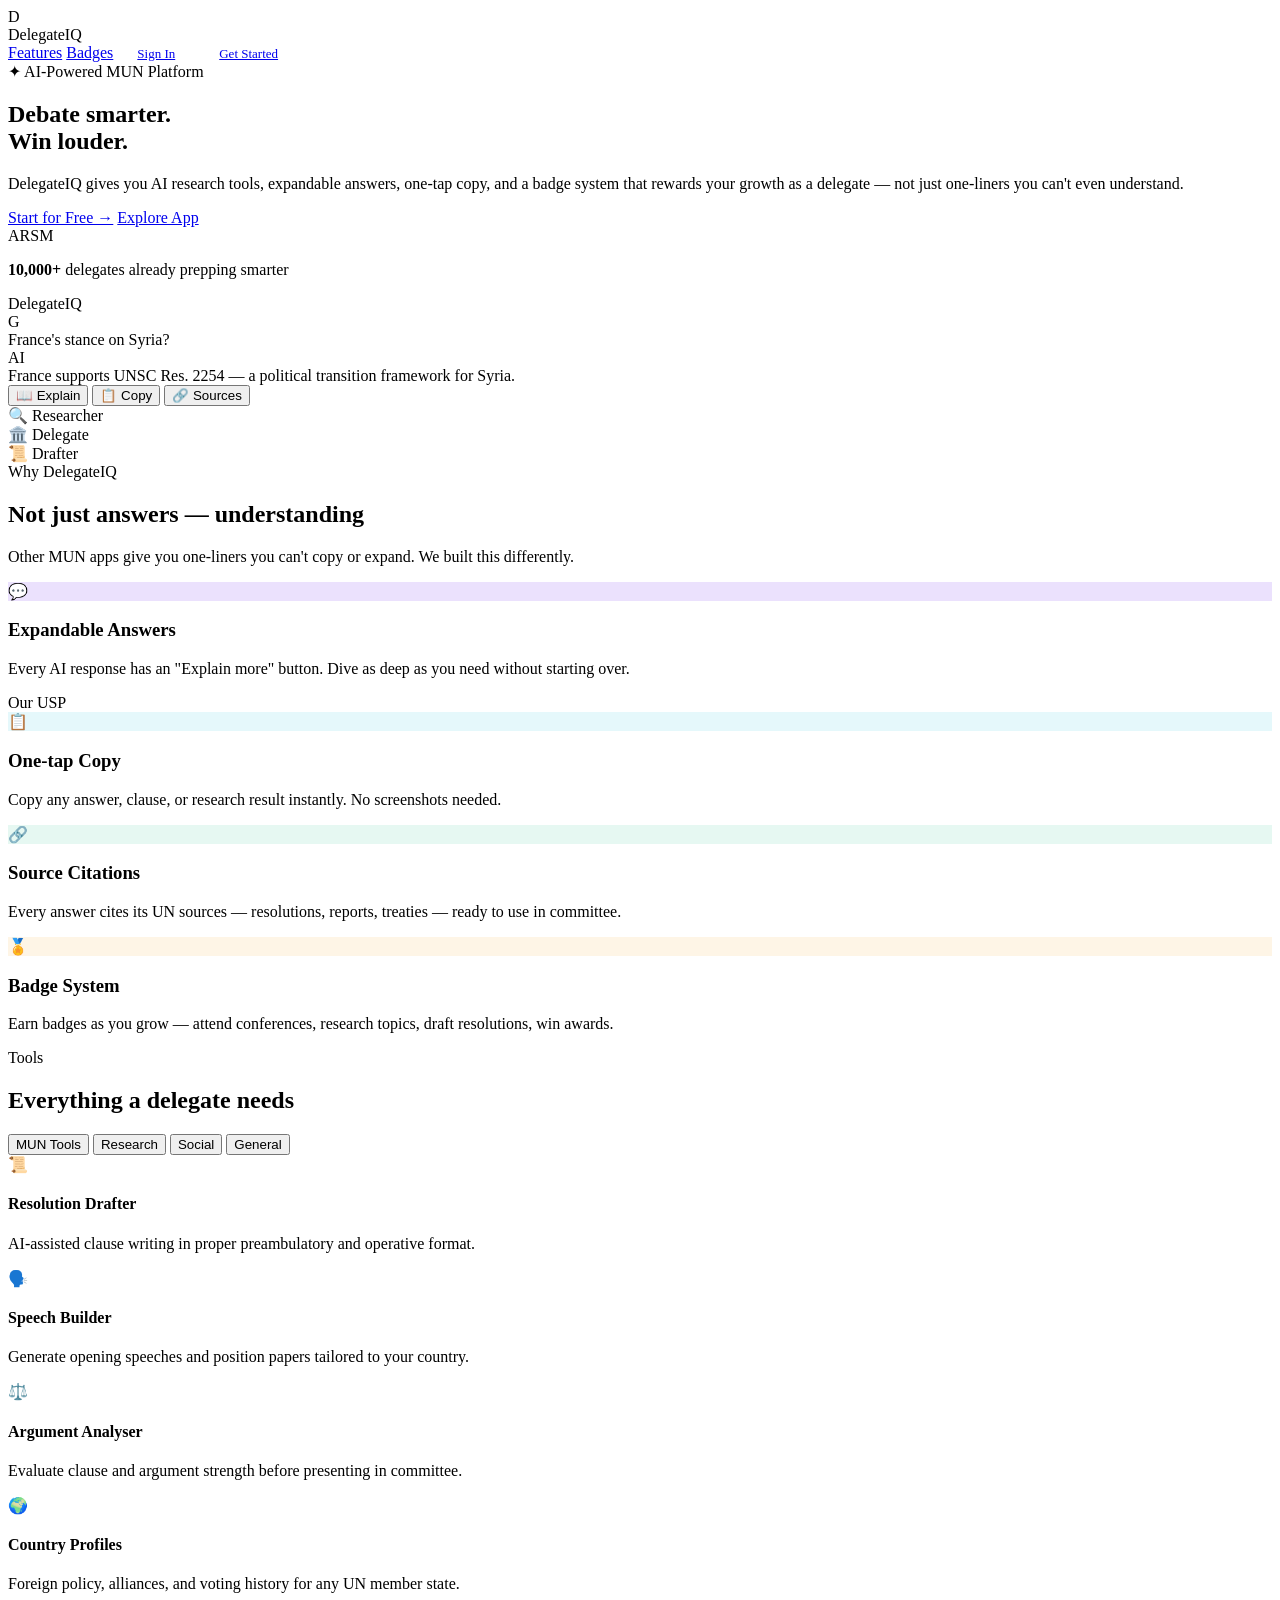
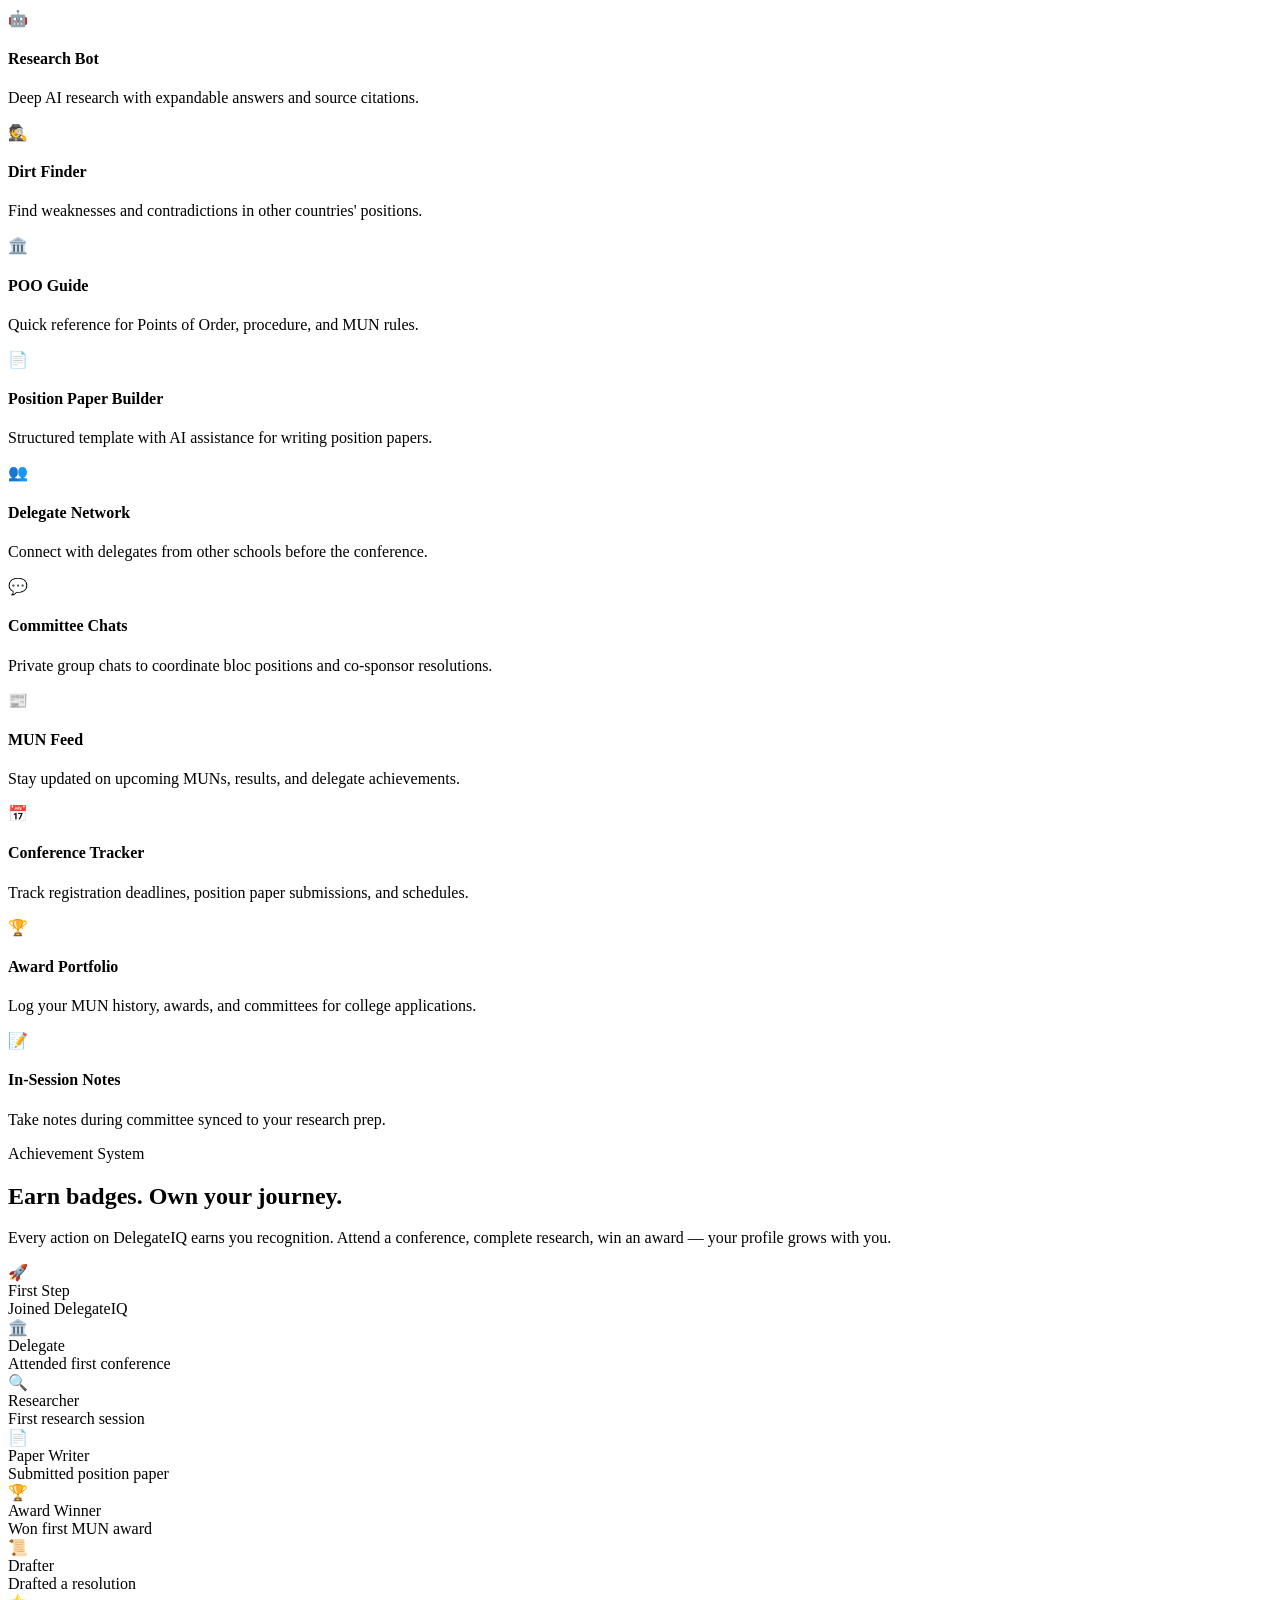
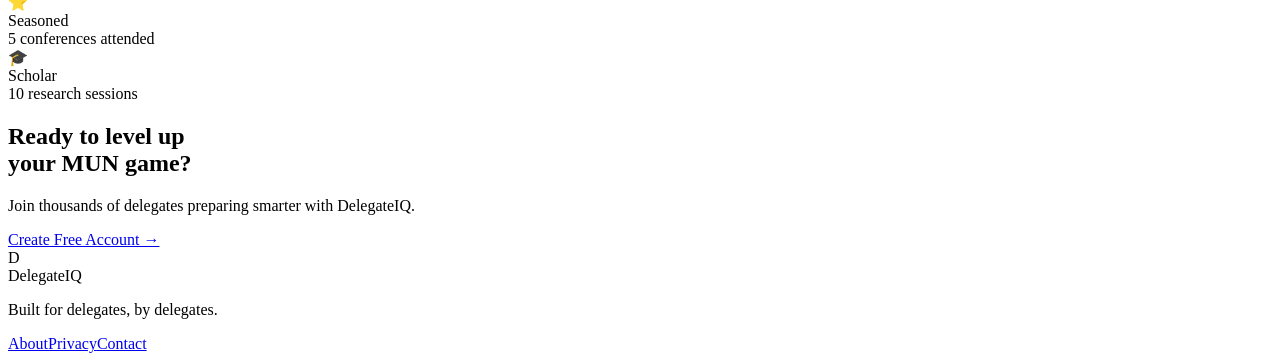
==== commit c74e7261: "Update index.html" ====
--- a/index.html
+++ b/index.html
@@ -4,7 +4,7 @@
   <meta charset="UTF-8"/>
   <meta name="viewport" content="width=device-width, initial-scale=1.0"/>
   <title>DelegateIQ — Your AI-Powered MUN Companion</title>
-  <link rel="stylesheet" href="CSS/style.css"/>
+  <link rel="stylesheet" href="css/style.css"/>
 </head>
 <body class="landing-page">
 
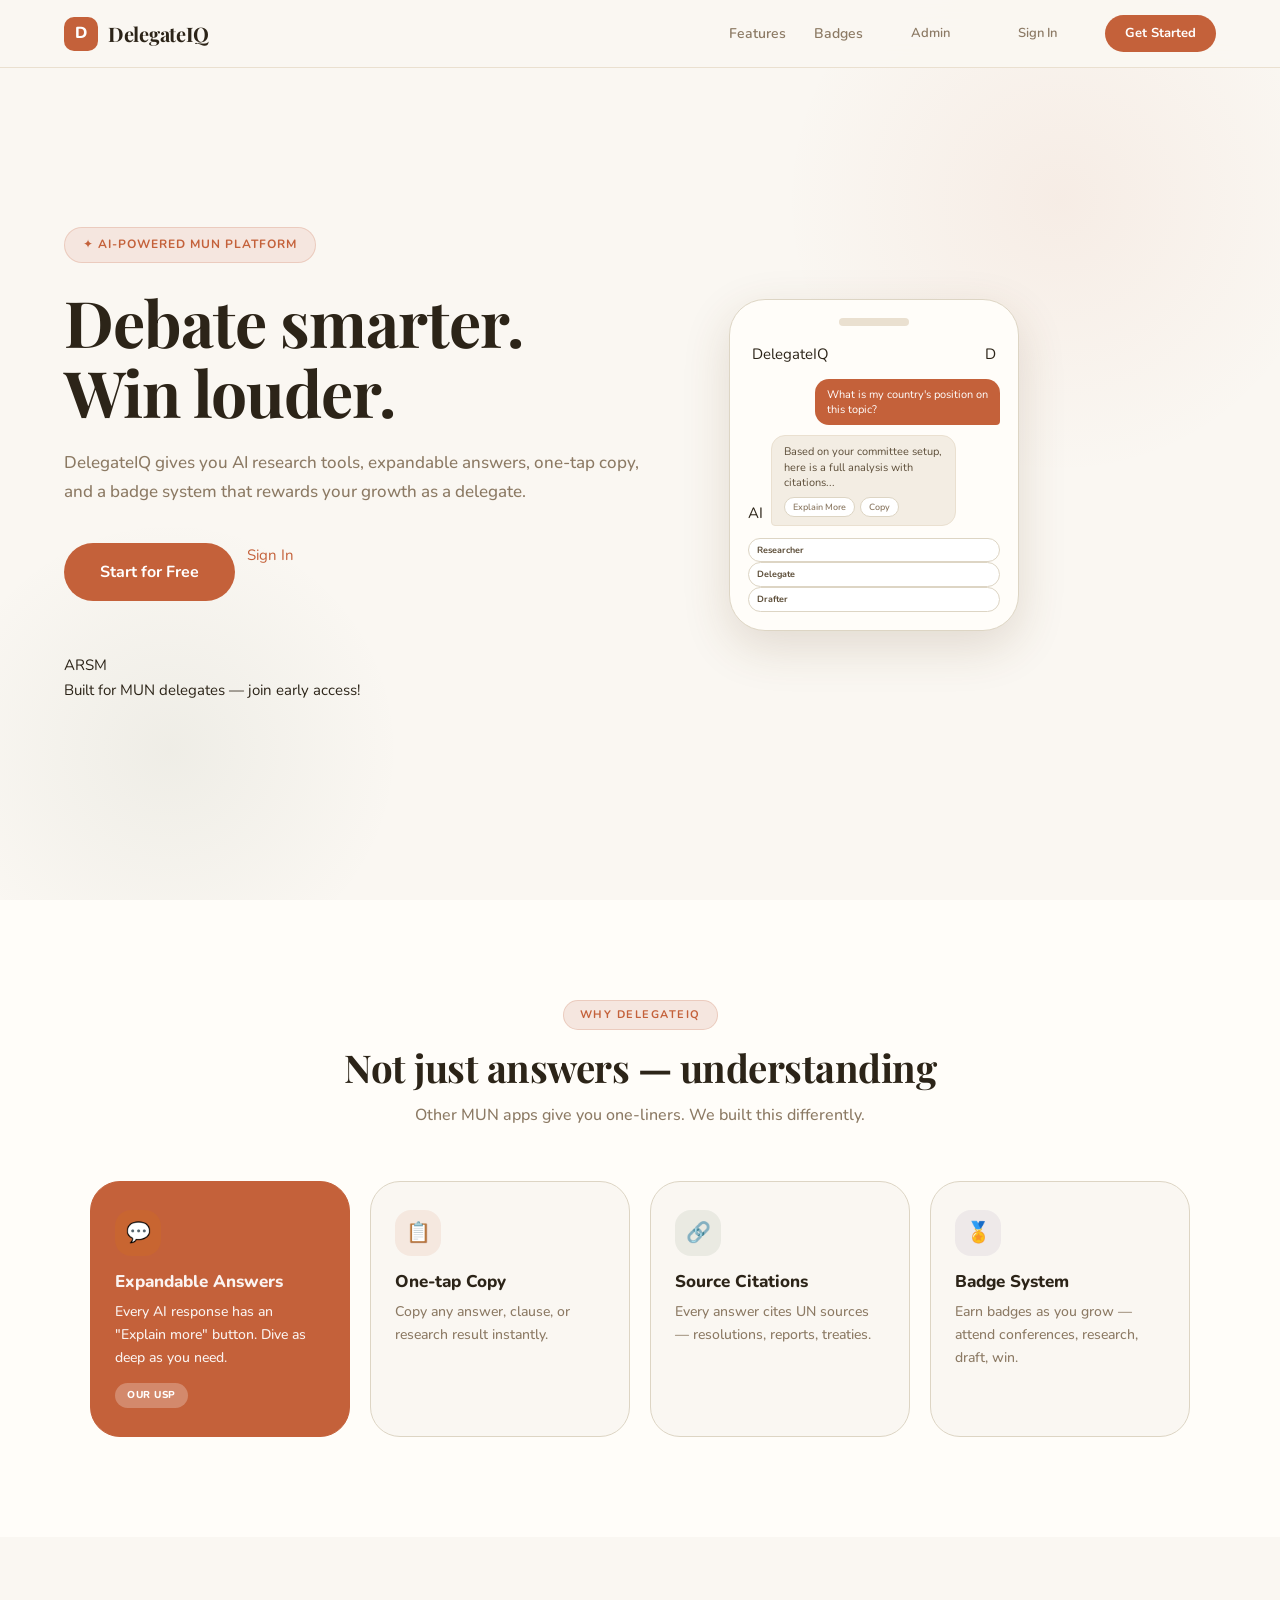
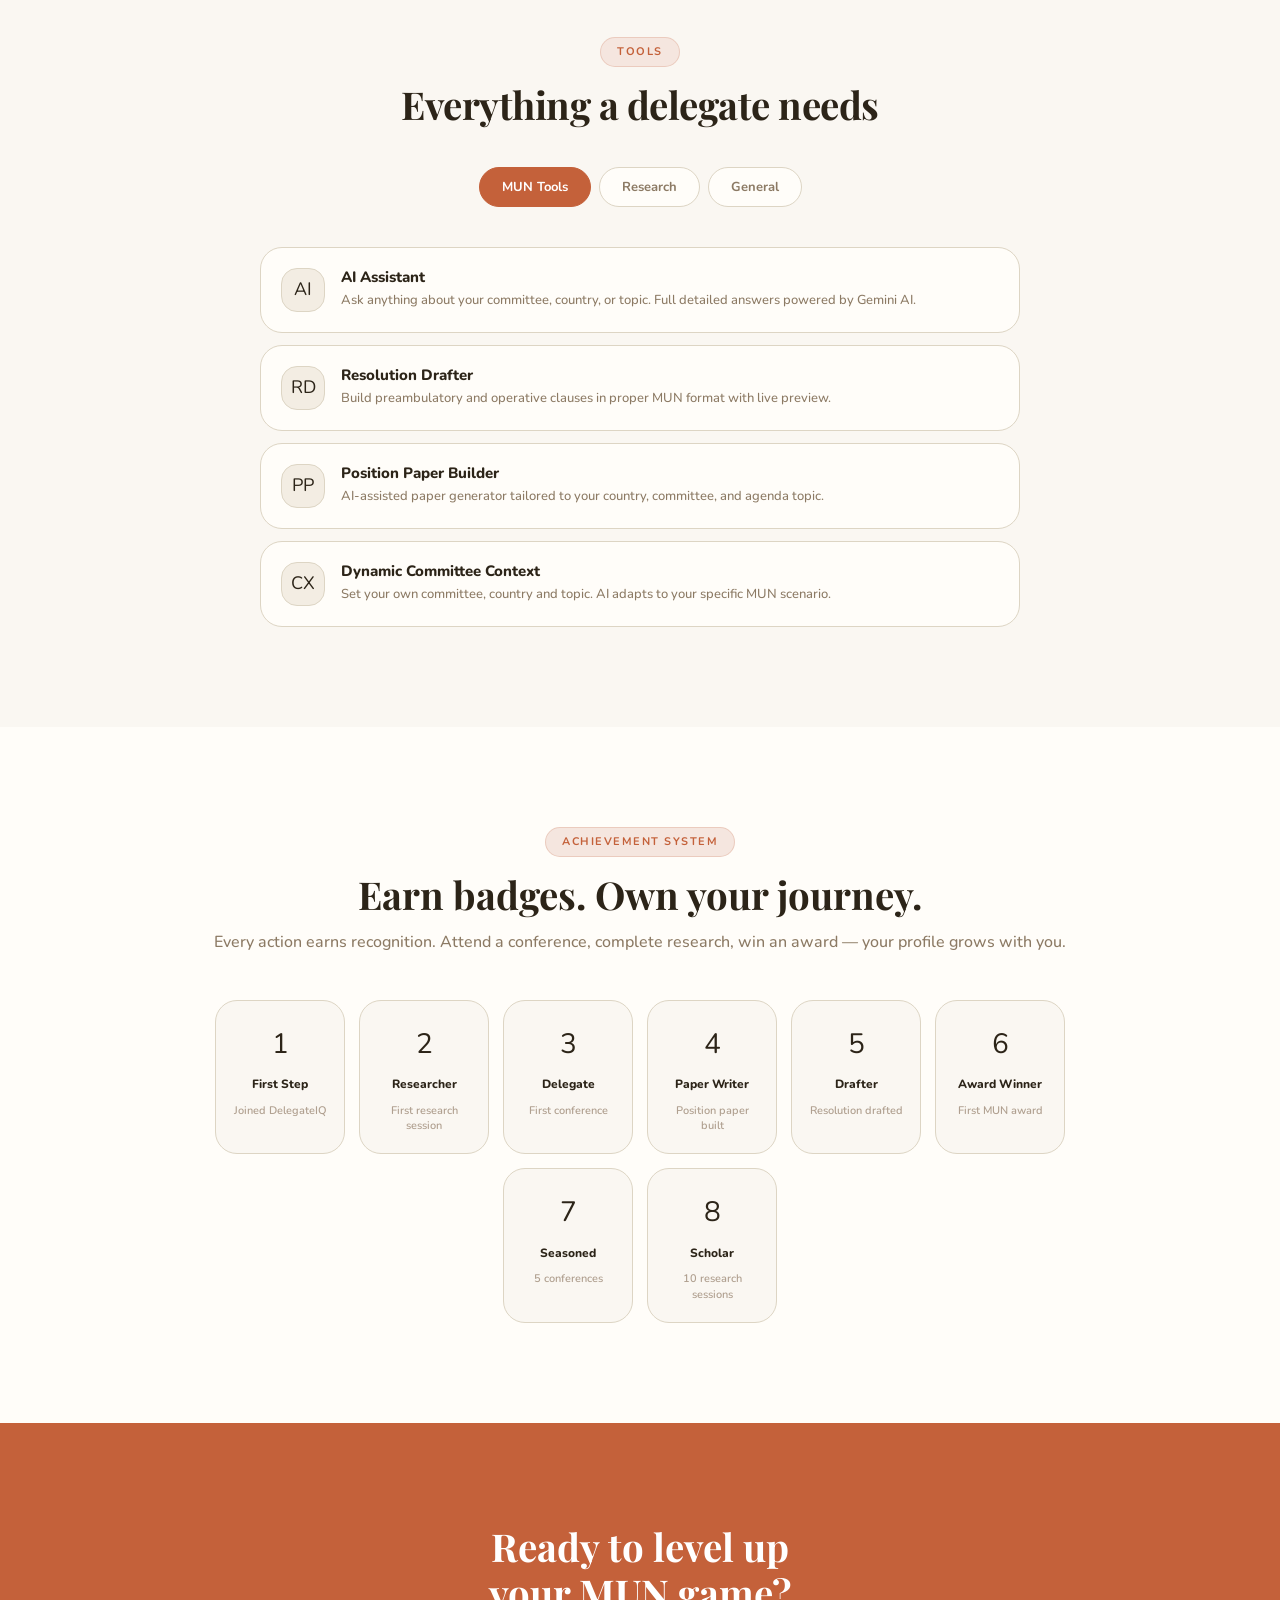
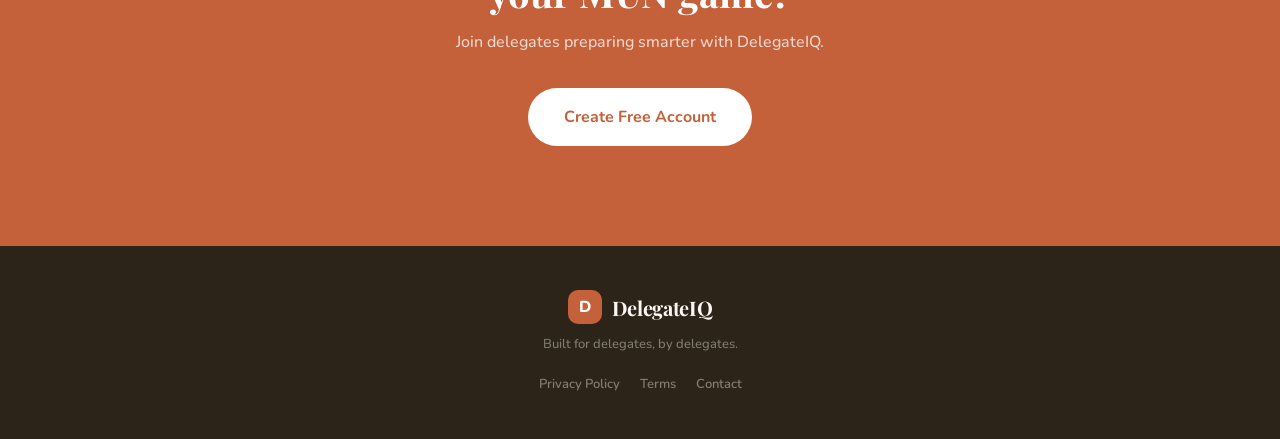
==== commit ab7ed21a: "Update index.html" ====
--- a/index.html
+++ b/index.html
@@ -7,181 +7,151 @@
   <link rel="stylesheet" href="css/style.css"/>
 </head>
 <body class="landing-page">
-
   <nav class="navbar">
-    <div class="nav-logo">
-      <div class="logo-mark">D</div>
-      <span class="logo-text">DelegateIQ</span>
-    </div>
+    <div class="nav-logo"><div class="logo-mark">D</div><span class="logo-text">DelegateIQ</span></div>
     <div class="nav-links">
       <a href="#features">Features</a>
       <a href="#badges">Badges</a>
+      <a href="pages/admin-login.html" class="btn-glass" style="padding:8px 20px;font-size:13px;">Admin</a>
       <a href="pages/login.html" class="btn-glass" style="padding:8px 20px;font-size:13px;">Sign In</a>
       <a href="pages/signup.html" class="btn-primary" style="padding:8px 20px;font-size:13px;">Get Started</a>
     </div>
   </nav>
 
-  <!-- HERO -->
   <section class="hero">
     <div class="hero-content">
       <div class="hero-eyebrow">✦ AI-Powered MUN Platform</div>
-      <h1 class="hero-title">
-        Debate smarter.<br/>
-        <span class="grad-word italic-word">Win louder.</span>
-      </h1>
-      <p class="hero-sub">DelegateIQ gives you AI research tools, expandable answers, one-tap copy, and a badge system that rewards your growth as a delegate — not just one-liners you can't even understand.</p>
+      <h1 class="hero-title">Debate smarter.<br/><span class="grad-word italic-word">Win louder.</span></h1>
+      <p class="hero-sub">DelegateIQ gives you AI research tools, expandable answers, one-tap copy, and a badge system that rewards your growth as a delegate.</p>
       <div class="hero-ctas">
-        <a href="pages/signup.html" class="btn-primary btn-lg">Start for Free →</a>
-        <a href="pages/dashboard.html" class="btn-glass">Explore App</a>
+        <a href="pages/signup.html" class="btn-primary btn-lg">Start for Free</a>
+        <a href="pages/login.html" class="btn-glass">Sign In</a>
       </div>
       <div class="hero-social-proof">
-        <div class="avatar-stack">
-          <span class="a1">A</span><span class="a2">R</span><span class="a3">S</span><span class="a4">M</span>
-        </div>
-        <p class="social-text"><strong>10,000+</strong> delegates already prepping smarter</p>
+        <div class="avatar-stack"><span class="a1">A</span><span class="a2">R</span><span class="a3">S</span><span class="a4">M</span></div>
+        <p class="social-text">Built for MUN delegates — join early access!</p>
       </div>
     </div>
     <div class="hero-visual">
       <div class="phone-frame">
         <div class="phone-notch"></div>
         <div class="phone-screen-content">
-          <div class="phone-header">
-            <span class="phone-header-logo">DelegateIQ</span>
-            <div class="phone-avatar">G</div>
-          </div>
+          <div class="phone-header"><span class="phone-header-logo">DelegateIQ</span><div class="phone-avatar">D</div></div>
           <div class="phone-chat">
-            <div class="p-msg user">
-              <div class="p-bubble user">France's stance on Syria?</div>
-            </div>
+            <div class="p-msg user"><div class="p-bubble user">What is my country's position on this topic?</div></div>
             <div class="p-msg">
               <div class="p-avatar">AI</div>
-              <div class="p-bubble ai">
-                France supports UNSC Res. 2254 — a political transition framework for Syria.
+              <div class="p-bubble ai">Based on your committee setup, here is a full analysis with citations...
                 <div class="p-actions">
-                  <button class="p-action-btn">📖 Explain</button>
-                  <button class="p-action-btn">📋 Copy</button>
-                  <button class="p-action-btn">🔗 Sources</button>
+                  <button class="p-action-btn">Explain More</button>
+                  <button class="p-action-btn">Copy</button>
                 </div>
               </div>
             </div>
           </div>
           <div class="phone-badge-strip">
-            <div class="mini-badge">🔍 Researcher</div>
-            <div class="mini-badge">🏛️ Delegate</div>
-            <div class="mini-badge">📜 Drafter</div>
+            <div class="mini-badge">Researcher</div>
+            <div class="mini-badge">Delegate</div>
+            <div class="mini-badge">Drafter</div>
           </div>
         </div>
       </div>
     </div>
   </section>
 
-  <!-- USP -->
   <section class="usp-section" id="features">
     <div class="section-eyebrow">Why DelegateIQ</div>
     <h2>Not just answers — <span class="grad-word">understanding</span></h2>
-    <p class="section-sub">Other MUN apps give you one-liners you can't copy or expand. We built this differently.</p>
+    <p class="section-sub">Other MUN apps give you one-liners. We built this differently.</p>
     <div class="usp-grid">
       <div class="usp-card featured">
-        <div class="usp-icon-wrap" style="background:rgba(124,58,237,0.15)">💬</div>
+        <div class="usp-icon-wrap" style="background:rgba(217,119,6,0.15)">&#128172;</div>
         <h3>Expandable Answers</h3>
-        <p>Every AI response has an "Explain more" button. Dive as deep as you need without starting over.</p>
+        <p>Every AI response has an "Explain more" button. Dive as deep as you need.</p>
         <div class="usp-tag">Our USP</div>
       </div>
       <div class="usp-card">
-        <div class="usp-icon-wrap" style="background:rgba(6,182,212,0.1)">📋</div>
+        <div class="usp-icon-wrap" style="background:rgba(194,98,63,0.1)">&#128203;</div>
         <h3>One-tap Copy</h3>
-        <p>Copy any answer, clause, or research result instantly. No screenshots needed.</p>
+        <p>Copy any answer, clause, or research result instantly.</p>
       </div>
       <div class="usp-card">
-        <div class="usp-icon-wrap" style="background:rgba(16,185,129,0.1)">🔗</div>
+        <div class="usp-icon-wrap" style="background:rgba(92,122,92,0.1)">&#128279;</div>
         <h3>Source Citations</h3>
-        <p>Every answer cites its UN sources — resolutions, reports, treaties — ready to use in committee.</p>
+        <p>Every answer cites UN sources — resolutions, reports, treaties.</p>
       </div>
       <div class="usp-card">
-        <div class="usp-icon-wrap" style="background:rgba(245,158,11,0.1)">🏅</div>
+        <div class="usp-icon-wrap" style="background:rgba(124,107,158,0.1)">&#127941;</div>
         <h3>Badge System</h3>
-        <p>Earn badges as you grow — attend conferences, research topics, draft resolutions, win awards.</p>
+        <p>Earn badges as you grow — attend conferences, research, draft, win.</p>
       </div>
     </div>
   </section>
 
-  <!-- FEATURES -->
   <section class="features-section">
     <div class="section-eyebrow">Tools</div>
     <h2>Everything a delegate needs</h2>
     <div class="feat-tabs">
       <button class="feat-tab active" data-tab="mun">MUN Tools</button>
       <button class="feat-tab" data-tab="research">Research</button>
-      <button class="feat-tab" data-tab="social">Social</button>
       <button class="feat-tab" data-tab="general">General</button>
     </div>
     <div class="feat-content active" id="ftab-mun">
       <div class="feat-list">
-        <div class="feat-item"><div class="feat-icon">📜</div><div><h4>Resolution Drafter</h4><p>AI-assisted clause writing in proper preambulatory and operative format.</p></div></div>
-        <div class="feat-item"><div class="feat-icon">🗣️</div><div><h4>Speech Builder</h4><p>Generate opening speeches and position papers tailored to your country.</p></div></div>
-        <div class="feat-item"><div class="feat-icon">⚖️</div><div><h4>Argument Analyser</h4><p>Evaluate clause and argument strength before presenting in committee.</p></div></div>
-        <div class="feat-item"><div class="feat-icon">🌍</div><div><h4>Country Profiles</h4><p>Foreign policy, alliances, and voting history for any UN member state.</p></div></div>
+        <div class="feat-item"><div class="feat-icon">AI</div><div><h4>AI Assistant</h4><p>Ask anything about your committee, country, or topic. Full detailed answers powered by Gemini AI.</p></div></div>
+        <div class="feat-item"><div class="feat-icon">RD</div><div><h4>Resolution Drafter</h4><p>Build preambulatory and operative clauses in proper MUN format with live preview.</p></div></div>
+        <div class="feat-item"><div class="feat-icon">PP</div><div><h4>Position Paper Builder</h4><p>AI-assisted paper generator tailored to your country, committee, and agenda topic.</p></div></div>
+        <div class="feat-item"><div class="feat-icon">CX</div><div><h4>Dynamic Committee Context</h4><p>Set your own committee, country and topic. AI adapts to your specific MUN scenario.</p></div></div>
       </div>
     </div>
     <div class="feat-content" id="ftab-research">
       <div class="feat-list">
-        <div class="feat-item"><div class="feat-icon">🤖</div><div><h4>Research Bot</h4><p>Deep AI research with expandable answers and source citations.</p></div></div>
-        <div class="feat-item"><div class="feat-icon">🕵️</div><div><h4>Dirt Finder</h4><p>Find weaknesses and contradictions in other countries' positions.</p></div></div>
-        <div class="feat-item"><div class="feat-icon">🏛️</div><div><h4>POO Guide</h4><p>Quick reference for Points of Order, procedure, and MUN rules.</p></div></div>
-        <div class="feat-item"><div class="feat-icon">📄</div><div><h4>Position Paper Builder</h4><p>Structured template with AI assistance for writing position papers.</p></div></div>
-      </div>
-    </div>
-    <div class="feat-content" id="ftab-social">
-      <div class="feat-list">
-        <div class="feat-item"><div class="feat-icon">👥</div><div><h4>Delegate Network</h4><p>Connect with delegates from other schools before the conference.</p></div></div>
-        <div class="feat-item"><div class="feat-icon">💬</div><div><h4>Committee Chats</h4><p>Private group chats to coordinate bloc positions and co-sponsor resolutions.</p></div></div>
-        <div class="feat-item"><div class="feat-icon">📰</div><div><h4>MUN Feed</h4><p>Stay updated on upcoming MUNs, results, and delegate achievements.</p></div></div>
+        <div class="feat-item"><div class="feat-icon">UN</div><div><h4>UN Document Search</h4><p>Search real Wikipedia-based articles on any MUN topic. Copy, read full, or ask AI about any result.</p></div></div>
+        <div class="feat-item"><div class="feat-icon">DF</div><div><h4>Dirt Finder</h4><p>Enter any country and AI finds real contradictions in their UN positions.</p></div></div>
+        <div class="feat-item"><div class="feat-icon">PO</div><div><h4>POO Guide</h4><p>Quick reference for Points of Order, moderated caucus, voting procedure.</p></div></div>
       </div>
     </div>
     <div class="feat-content" id="ftab-general">
       <div class="feat-list">
-        <div class="feat-item"><div class="feat-icon">📅</div><div><h4>Conference Tracker</h4><p>Track registration deadlines, position paper submissions, and schedules.</p></div></div>
-        <div class="feat-item"><div class="feat-icon">🏆</div><div><h4>Award Portfolio</h4><p>Log your MUN history, awards, and committees for college applications.</p></div></div>
-        <div class="feat-item"><div class="feat-icon">📝</div><div><h4>In-Session Notes</h4><p>Take notes during committee synced to your research prep.</p></div></div>
+        <div class="feat-item"><div class="feat-icon">BD</div><div><h4>Badge Achievement System</h4><p>Earn badges automatically as you use the platform.</p></div></div>
+        <div class="feat-item"><div class="feat-icon">PR</div><div><h4>Delegate Profile</h4><p>Track your MUN history, conferences, awards, and badges.</p></div></div>
+        <div class="feat-item"><div class="feat-icon">AU</div><div><h4>Secure User Accounts</h4><p>Real Firebase authentication with email/password and Google sign-in.</p></div></div>
+        <div class="feat-item"><div class="feat-icon">AD</div><div><h4>Admin Panel</h4><p>Admins can post conference dates, committees, and announcements for all delegates.</p></div></div>
       </div>
     </div>
   </section>
 
-  <!-- BADGES SECTION -->
   <section class="badges-section" id="badges">
     <div class="section-eyebrow">Achievement System</div>
     <h2>Earn badges. <span class="grad-word">Own your journey.</span></h2>
-    <p class="section-sub">Every action on DelegateIQ earns you recognition. Attend a conference, complete research, win an award — your profile grows with you.</p>
+    <p class="section-sub">Every action earns recognition. Attend a conference, complete research, win an award — your profile grows with you.</p>
     <div class="badges-showcase">
-      <div class="badge-preview"><div class="badge-emoji">🚀</div><div class="badge-name">First Step</div><div class="badge-desc">Joined DelegateIQ</div></div>
-      <div class="badge-preview"><div class="badge-emoji">🏛️</div><div class="badge-name">Delegate</div><div class="badge-desc">Attended first conference</div></div>
-      <div class="badge-preview"><div class="badge-emoji">🔍</div><div class="badge-name">Researcher</div><div class="badge-desc">First research session</div></div>
-      <div class="badge-preview"><div class="badge-emoji">📄</div><div class="badge-name">Paper Writer</div><div class="badge-desc">Submitted position paper</div></div>
-      <div class="badge-preview"><div class="badge-emoji">🏆</div><div class="badge-name">Award Winner</div><div class="badge-desc">Won first MUN award</div></div>
-      <div class="badge-preview"><div class="badge-emoji">📜</div><div class="badge-name">Drafter</div><div class="badge-desc">Drafted a resolution</div></div>
-      <div class="badge-preview"><div class="badge-emoji">⭐</div><div class="badge-name">Seasoned</div><div class="badge-desc">5 conferences attended</div></div>
-      <div class="badge-preview"><div class="badge-emoji">🎓</div><div class="badge-name">Scholar</div><div class="badge-desc">10 research sessions</div></div>
+      <div class="badge-preview"><div class="badge-emoji">1</div><div class="badge-name">First Step</div><div class="badge-desc">Joined DelegateIQ</div></div>
+      <div class="badge-preview"><div class="badge-emoji">2</div><div class="badge-name">Researcher</div><div class="badge-desc">First research session</div></div>
+      <div class="badge-preview"><div class="badge-emoji">3</div><div class="badge-name">Delegate</div><div class="badge-desc">First conference</div></div>
+      <div class="badge-preview"><div class="badge-emoji">4</div><div class="badge-name">Paper Writer</div><div class="badge-desc">Position paper built</div></div>
+      <div class="badge-preview"><div class="badge-emoji">5</div><div class="badge-name">Drafter</div><div class="badge-desc">Resolution drafted</div></div>
+      <div class="badge-preview"><div class="badge-emoji">6</div><div class="badge-name">Award Winner</div><div class="badge-desc">First MUN award</div></div>
+      <div class="badge-preview"><div class="badge-emoji">7</div><div class="badge-name">Seasoned</div><div class="badge-desc">5 conferences</div></div>
+      <div class="badge-preview"><div class="badge-emoji">8</div><div class="badge-name">Scholar</div><div class="badge-desc">10 research sessions</div></div>
     </div>
   </section>
 
-  <!-- CTA -->
   <section class="cta-section">
     <div class="cta-inner">
       <h2>Ready to level up<br/><span class="grad-word">your MUN game?</span></h2>
-      <p>Join thousands of delegates preparing smarter with DelegateIQ.</p>
-      <a href="pages/signup.html" class="btn-primary btn-lg">Create Free Account →</a>
+      <p>Join delegates preparing smarter with DelegateIQ.</p>
+      <a href="pages/signup.html" class="btn-primary btn-lg">Create Free Account</a>
     </div>
   </section>
 
-  <!-- FOOTER -->
   <footer class="footer">
-    <div class="footer-logo">
-      <div class="logo-mark">D</div>
-      <span class="logo-text">DelegateIQ</span>
-    </div>
+    <div class="footer-logo"><div class="logo-mark">D</div><span class="logo-text">DelegateIQ</span></div>
     <p>Built for delegates, by delegates.</p>
     <div class="footer-links">
-      <a href="#">About</a><a href="#">Privacy</a><a href="#">Contact</a>
+      <a href="privacy.html">Privacy Policy</a>
+      <a href="terms.html">Terms</a>
+      <a href="mailto:delegateiq2026@gmail.com">Contact</a>
     </div>
   </footer>
 
@@ -191,8 +161,7 @@
         document.querySelectorAll('.feat-tab').forEach(b => b.classList.remove('active'));
         document.querySelectorAll('.feat-content').forEach(c => c.classList.remove('active'));
         this.classList.add('active');
-        const el = document.getElementById('ftab-' + this.dataset.tab);
-        if (el) el.classList.add('active');
+        document.getElementById('ftab-' + this.dataset.tab)?.classList.add('active');
       });
     });
   </script>
--- a/css/style.css
+++ b/css/style.css
@@ -0,0 +1,504 @@
+/* ============================================
+   DelegateIQ — Redesigned Style
+   Aesthetic: Warm Cream · Soft Earthy · Premium
+   Fonts: Nunito + Playfair Display
+   ============================================ */
+
+@import url('https://fonts.googleapis.com/css2?family=Nunito:ital,wght@0,300;0,400;0,500;0,600;0,700;0,800;1,400&family=Playfair+Display:ital,wght@0,600;0,700;1,600;1,700&display=swap');
+
+:root {
+  --cream:       #FAF7F2;
+  --cream-mid:   #F3EDE3;
+  --cream-deep:  #EAE0D0;
+  --parchment:   #E0D4C0;
+  --warm-white:  #FFFDF9;
+  --terracotta:  #C4613A;
+  --terra-light: #D9845F;
+  --terra-pale:  #F5E6DF;
+  --moss:        #5A6B4B;
+  --moss-light:  #7A8F68;
+  --moss-pale:   #E8EEE3;
+  --caramel:     #B8864E;
+  --caramel-pale:#F7EDD8;
+  --text-dark:   #2C2418;
+  --text-mid:    #5C4D38;
+  --text-soft:   #8C7A64;
+  --text-muted:  #B0A090;
+  --border:      #DDD5C4;
+  --border-soft: #EAE0D0;
+  --surface:     #FFFFFF;
+  --shadow-sm:   0 1px 4px rgba(100,70,30,0.08);
+  --shadow-md:   0 4px 16px rgba(100,70,30,0.10);
+  --shadow-lg:   0 8px 32px rgba(100,70,30,0.13);
+  --shadow-xl:   0 16px 48px rgba(100,70,30,0.16);
+  --r-sm:  10px;
+  --r-md:  16px;
+  --r-lg:  22px;
+  --r-xl:  30px;
+  --r-2xl: 40px;
+  --r-full: 9999px;
+  --sidebar-w: 240px;
+  --header-h:  64px;
+  --transition: 0.2s ease;
+}
+
+*, *::before, *::after { box-sizing: border-box; margin: 0; padding: 0; }
+html { scroll-behavior: smooth; }
+
+body {
+  font-family: 'Nunito', system-ui, sans-serif;
+  font-size: 15px; line-height: 1.65;
+  color: var(--text-dark);
+  background: var(--cream);
+  -webkit-font-smoothing: antialiased;
+}
+
+h1,h2,h3,h4,h5 { font-family: 'Nunito', sans-serif; line-height: 1.2; color: var(--text-dark); }
+a { color: var(--terracotta); text-decoration: none; transition: color var(--transition); }
+a:hover { color: var(--terra-light); }
+
+/* BUTTONS */
+.btn-primary {
+  display: inline-flex; align-items: center; justify-content: center; gap: 8px;
+  background: var(--terracotta); color: white; border: none;
+  padding: 13px 28px; border-radius: var(--r-full);
+  font-family: 'Nunito', sans-serif; font-size: 14px; font-weight: 700;
+  cursor: pointer; transition: all var(--transition); text-decoration: none;
+}
+.btn-primary:hover { background: var(--terra-light); color: white; transform: translateY(-2px); box-shadow: 0 6px 24px rgba(196,97,58,0.3); }
+.btn-primary:active { transform: translateY(0); }
+.btn-primary.btn-full { width: 100%; }
+.btn-primary.btn-lg { padding: 16px 36px; font-size: 16px; }
+
+.btn-outline {
+  display: inline-flex; align-items: center; justify-content: center; gap: 8px;
+  background: transparent; color: var(--text-mid); border: 1.5px solid var(--border);
+  padding: 12px 24px; border-radius: var(--r-full);
+  font-family: 'Nunito', sans-serif; font-size: 14px; font-weight: 600;
+  cursor: pointer; transition: all var(--transition); text-decoration: none;
+}
+.btn-outline:hover { border-color: var(--terracotta); color: var(--terracotta); background: var(--terra-pale); }
+
+.btn-ghost-sm {
+  display: inline-flex; align-items: center; gap: 6px;
+  background: transparent; color: var(--text-soft); border: 1px solid var(--border);
+  padding: 7px 14px; border-radius: var(--r-full);
+  font-size: 12px; font-weight: 600; cursor: pointer;
+  transition: all var(--transition); font-family: 'Nunito', sans-serif;
+}
+.btn-ghost-sm:hover { border-color: var(--terracotta); color: var(--terracotta); background: var(--terra-pale); }
+
+/* NAVBAR */
+.navbar {
+  position: fixed; top: 0; left: 0; right: 0; z-index: 100;
+  display: flex; align-items: center; justify-content: space-between;
+  padding: 0 5%; height: 68px;
+  background: rgba(250,247,242,0.94); backdrop-filter: blur(16px);
+  border-bottom: 1px solid var(--border-soft);
+}
+.nav-logo { display: flex; align-items: center; gap: 10px; }
+.logo-mark { width: 34px; height: 34px; background: var(--terracotta); border-radius: 10px; display: flex; align-items: center; justify-content: center; font-size: 16px; font-weight: 800; color: white; font-family: 'Nunito', sans-serif; }
+.logo-text { font-family: 'Playfair Display', serif; font-size: 20px; font-weight: 700; color: var(--text-dark); letter-spacing: -0.3px; }
+.nav-links { display: flex; align-items: center; gap: 28px; }
+.nav-links a:not(.btn-primary):not(.btn-outline) { font-size: 14px; font-weight: 600; color: var(--text-soft); transition: color var(--transition); }
+.nav-links a:not(.btn-primary):not(.btn-outline):hover { color: var(--text-dark); }
+
+/* HERO */
+.landing-page { background: var(--cream); }
+
+.hero {
+  min-height: 100vh; display: flex; align-items: center;
+  padding: 110px 5% 80px; gap: 60px;
+  position: relative; overflow: hidden;
+}
+.hero::before { content: ''; position: absolute; top: -100px; right: -80px; width: 600px; height: 600px; background: radial-gradient(circle, rgba(196,97,58,0.07) 0%, transparent 65%); pointer-events: none; }
+.hero::after { content: ''; position: absolute; bottom: -100px; left: -80px; width: 500px; height: 500px; background: radial-gradient(circle, rgba(90,107,75,0.07) 0%, transparent 65%); pointer-events: none; }
+
+.hero-content { flex: 1; max-width: 580px; position: relative; z-index: 1; animation: fadeUp 0.7s ease both; }
+
+.hero-eyebrow {
+  display: inline-flex; align-items: center; gap: 8px;
+  background: var(--terra-pale); border: 1px solid rgba(196,97,58,0.2);
+  color: var(--terracotta); padding: 7px 18px; border-radius: var(--r-full);
+  font-size: 12px; font-weight: 700; text-transform: uppercase; letter-spacing: 1px;
+  margin-bottom: 24px; animation: fadeUp 0.6s ease 0.05s both;
+}
+
+.hero-title {
+  font-family: 'Playfair Display', serif;
+  font-size: clamp(2.4rem, 5vw, 4rem); font-weight: 700;
+  line-height: 1.1; color: var(--text-dark);
+  margin-bottom: 20px; letter-spacing: -1px;
+  animation: fadeUp 0.6s ease 0.1s both;
+}
+.hero-title em { color: var(--terracotta); font-style: italic; }
+
+.hero-sub { font-size: 17px; color: var(--text-soft); line-height: 1.75; margin-bottom: 36px; animation: fadeUp 0.6s ease 0.15s both; font-weight: 500; }
+
+.hero-ctas { display: flex; gap: 12px; flex-wrap: wrap; margin-bottom: 52px; animation: fadeUp 0.6s ease 0.2s both; }
+
+.hero-stats { display: flex; align-items: center; gap: 28px; animation: fadeUp 0.6s ease 0.25s both; }
+.h-stat { display: flex; flex-direction: column; }
+.h-stat-n { font-family: 'Playfair Display', serif; font-size: 26px; font-weight: 700; color: var(--text-dark); line-height: 1; }
+.h-stat-l { font-size: 12px; color: var(--text-muted); font-weight: 700; margin-top: 3px; }
+.h-stat-divider { width: 1px; height: 36px; background: var(--border); }
+
+/* PHONE MOCKUP */
+.hero-visual { flex: 0 0 340px; position: relative; z-index: 1; animation: fadeUp 0.8s ease 0.15s both; }
+.phone-frame { width: 290px; background: var(--warm-white); border: 1.5px solid var(--border); border-radius: 36px; padding: 18px; box-shadow: var(--shadow-xl); margin: 0 auto; }
+.phone-notch { width: 70px; height: 8px; background: var(--cream-deep); border-radius: var(--r-full); margin: 0 auto 16px; }
+.phone-screen-content { display: flex; flex-direction: column; gap: 12px; }
+.phone-header { display: flex; align-items: center; justify-content: space-between; padding: 0 4px; }
+.phone-logo { font-family: 'Playfair Display', serif; font-size: 14px; font-weight: 700; color: var(--text-dark); }
+.phone-avatar-sm { width: 26px; height: 26px; background: var(--terracotta); border-radius: 50%; display: flex; align-items: center; justify-content: center; font-size: 10px; font-weight: 800; color: white; font-family: 'Nunito', sans-serif; }
+.phone-chat { display: flex; flex-direction: column; gap: 10px; }
+.p-msg { display: flex; gap: 8px; align-items: flex-end; }
+.p-msg.user { flex-direction: row-reverse; }
+.p-avatar-sm { width: 22px; height: 22px; background: var(--terracotta); border-radius: 50%; display: flex; align-items: center; justify-content: center; font-size: 8px; font-weight: 800; color: white; flex-shrink: 0; font-family: 'Nunito', sans-serif; }
+.p-bubble { border-radius: 14px; padding: 8px 12px; font-size: 11px; line-height: 1.4; max-width: 185px; }
+.p-bubble.ai { background: var(--cream-mid); border: 1px solid var(--border-soft); color: var(--text-mid); border-bottom-left-radius: 4px; }
+.p-bubble.user { background: var(--terracotta); color: white; border-bottom-right-radius: 4px; }
+.p-actions { display: flex; gap: 5px; margin-top: 6px; }
+.p-action-btn { background: var(--surface); border: 1px solid var(--border); color: var(--text-soft); padding: 3px 8px; border-radius: var(--r-full); font-size: 9px; font-weight: 600; cursor: pointer; font-family: 'Nunito', sans-serif; }
+.phone-badges { display: flex; gap: 6px; flex-wrap: wrap; padding: 8px; background: var(--cream-mid); border-radius: var(--r-md); }
+.mini-badge { display: flex; align-items: center; gap: 4px; background: var(--surface); border: 1px solid var(--border); padding: 4px 8px; border-radius: var(--r-full); font-size: 9px; font-weight: 700; color: var(--text-mid); white-space: nowrap; }
+
+/* SECTION LABEL */
+.section-eyebrow { display: inline-block; background: var(--terra-pale); border: 1px solid rgba(196,97,58,0.2); color: var(--terracotta); padding: 5px 16px; border-radius: var(--r-full); font-size: 11px; font-weight: 700; text-transform: uppercase; letter-spacing: 1.5px; margin-bottom: 14px; }
+
+/* USP SECTION */
+.usp-section { padding: 100px 5%; background: var(--warm-white); text-align: center; }
+.usp-section h2 { font-family: 'Playfair Display', serif; font-size: clamp(1.8rem,3vw,2.8rem); font-weight: 700; color: var(--text-dark); margin-bottom: 12px; letter-spacing: -0.5px; }
+.usp-section h2 em { color: var(--terracotta); font-style: italic; }
+.section-sub { font-size: 16px; color: var(--text-soft); margin-bottom: 52px; font-weight: 500; }
+.usp-grid { display: grid; grid-template-columns: repeat(auto-fit,minmax(240px,1fr)); gap: 20px; max-width: 1100px; margin: 0 auto; }
+.usp-card { background: var(--cream); border: 1.5px solid var(--border); border-radius: var(--r-xl); padding: 28px 24px; text-align: left; transition: all var(--transition); }
+.usp-card:hover { border-color: var(--terracotta); transform: translateY(-4px); box-shadow: var(--shadow-md); background: var(--warm-white); }
+.usp-card.featured { background: var(--terracotta); border-color: var(--terracotta); }
+.usp-card.featured h3, .usp-card.featured p { color: rgba(255,255,255,0.92); }
+.usp-icon-wrap { width: 46px; height: 46px; border-radius: var(--r-md); display: flex; align-items: center; justify-content: center; font-size: 20px; margin-bottom: 16px; }
+.usp-card h3 { font-size: 17px; font-weight: 800; margin-bottom: 8px; color: var(--text-dark); }
+.usp-card p { font-size: 14px; color: var(--text-soft); line-height: 1.65; font-weight: 500; }
+.usp-tag { display: inline-block; margin-top: 14px; background: rgba(255,255,255,0.25); color: white; font-size: 10px; font-weight: 800; padding: 4px 12px; border-radius: var(--r-full); text-transform: uppercase; letter-spacing: 0.5px; }
+
+/* FEATURES SECTION */
+.features-section { padding: 100px 5%; text-align: center; background: var(--cream); }
+.features-section h2 { font-family: 'Playfair Display', serif; font-size: clamp(1.8rem,3vw,2.8rem); font-weight: 700; margin-bottom: 40px; letter-spacing: -0.5px; }
+.feat-tabs { display: flex; justify-content: center; gap: 8px; flex-wrap: wrap; margin-bottom: 40px; }
+.feat-tab { background: var(--warm-white); border: 1.5px solid var(--border); color: var(--text-soft); padding: 10px 22px; border-radius: var(--r-full); font-size: 13px; font-weight: 700; cursor: pointer; transition: all var(--transition); font-family: 'Nunito', sans-serif; }
+.feat-tab.active, .feat-tab:hover { background: var(--terracotta); border-color: var(--terracotta); color: white; }
+.feat-content { display: none; max-width: 760px; margin: 0 auto; }
+.feat-content.active { display: block; }
+.feat-list { display: flex; flex-direction: column; gap: 12px; }
+.feat-item { display: flex; align-items: flex-start; gap: 16px; background: var(--warm-white); border: 1.5px solid var(--border); border-radius: var(--r-lg); padding: 20px; text-align: left; transition: all var(--transition); }
+.feat-item:hover { border-color: var(--terracotta); transform: translateX(4px); box-shadow: var(--shadow-sm); }
+.feat-icon { width: 44px; height: 44px; flex-shrink: 0; background: var(--cream-mid); border: 1px solid var(--border); border-radius: var(--r-md); display: flex; align-items: center; justify-content: center; font-size: 18px; }
+.feat-item h4 { font-size: 15px; font-weight: 800; margin-bottom: 4px; color: var(--text-dark); }
+.feat-item p { font-size: 13px; color: var(--text-soft); line-height: 1.55; font-weight: 500; }
+
+/* BADGES SECTION */
+.badges-section { padding: 100px 5%; text-align: center; background: var(--warm-white); }
+.badges-section h2 { font-family: 'Playfair Display', serif; font-size: clamp(1.8rem,3vw,2.8rem); font-weight: 700; margin-bottom: 12px; }
+.badges-section h2 em { color: var(--terracotta); font-style: italic; }
+.badges-section .section-sub { color: var(--text-soft); margin-bottom: 44px; font-weight: 500; }
+.badges-showcase { display: flex; flex-wrap: wrap; justify-content: center; gap: 14px; max-width: 900px; margin: 0 auto; }
+.badge-preview { display: flex; flex-direction: column; align-items: center; gap: 8px; background: var(--cream); border: 1.5px solid var(--border); border-radius: var(--r-lg); padding: 20px 16px; width: 130px; transition: all var(--transition); cursor: default; }
+.badge-preview:hover { transform: translateY(-4px); border-color: var(--terracotta); box-shadow: var(--shadow-md); }
+.badge-emoji { font-size: 28px; }
+.badge-name { font-size: 12px; font-weight: 800; text-align: center; color: var(--text-dark); }
+.badge-desc { font-size: 11px; color: var(--text-muted); text-align: center; line-height: 1.4; font-weight: 600; }
+
+/* CTA */
+.cta-section { padding: 100px 5%; text-align: center; background: var(--terracotta); }
+.cta-inner { max-width: 560px; margin: 0 auto; }
+.cta-section h2 { font-family: 'Playfair Display', serif; font-size: clamp(1.8rem,3vw,2.6rem); font-weight: 700; color: white; margin-bottom: 14px; }
+.cta-section p { color: rgba(255,255,255,0.75); margin-bottom: 32px; font-size: 16px; font-weight: 500; }
+.cta-section .btn-primary { background: white; color: var(--terracotta); }
+.cta-section .btn-primary:hover { background: var(--cream); color: var(--terracotta); box-shadow: 0 6px 24px rgba(0,0,0,0.15); }
+
+/* FOOTER */
+.footer { padding: 44px 5%; text-align: center; background: var(--text-dark); }
+.footer-logo { display: flex; align-items: center; justify-content: center; gap: 10px; margin-bottom: 10px; }
+.footer-logo .logo-text { color: var(--cream); }
+.footer p { font-size: 13px; color: rgba(255,255,255,0.4); margin-bottom: 18px; font-weight: 500; }
+.footer-links { display: flex; justify-content: center; gap: 20px; }
+.footer-links a { font-size: 13px; color: rgba(255,255,255,0.4); transition: color var(--transition); font-weight: 600; }
+.footer-links a:hover { color: var(--terra-light); }
+
+/* AUTH */
+.auth-page { min-height: 100vh; background: var(--cream); display: flex; align-items: center; justify-content: center; padding: 20px; }
+.auth-container { width: 100%; max-width: 420px; }
+.auth-logo-centered { display: flex; align-items: center; justify-content: center; gap: 10px; margin-bottom: 28px; text-decoration: none; }
+.auth-card { background: var(--warm-white); border: 1.5px solid var(--border); border-radius: var(--r-2xl); padding: 36px 32px; box-shadow: var(--shadow-lg); }
+.auth-toggle-row { display: flex; background: var(--cream-mid); border: 1px solid var(--border); border-radius: var(--r-full); padding: 4px; margin-bottom: 28px; }
+.auth-toggle { flex: 1; text-align: center; padding: 9px; border-radius: var(--r-full); font-size: 13px; font-weight: 700; color: var(--text-soft); transition: all var(--transition); text-decoration: none; }
+.auth-toggle.active { background: var(--warm-white); color: var(--text-dark); box-shadow: var(--shadow-sm); }
+.auth-title { font-family: 'Playfair Display', serif; font-size: 24px; font-weight: 700; margin-bottom: 4px; }
+.auth-sub { font-size: 13px; color: var(--text-muted); margin-bottom: 24px; font-weight: 600; }
+.auth-form { display: flex; flex-direction: column; gap: 16px; }
+.form-group { display: flex; flex-direction: column; gap: 6px; }
+.form-group label { font-size: 12px; font-weight: 700; color: var(--text-mid); text-transform: uppercase; letter-spacing: 0.5px; }
+.form-group input { padding: 12px 16px; background: var(--cream); border: 1.5px solid var(--border); border-radius: var(--r-md); font-size: 14px; font-family: 'Nunito', sans-serif; color: var(--text-dark); outline: none; transition: all var(--transition); font-weight: 500; }
+.form-group input:focus { border-color: var(--terracotta); background: var(--warm-white); }
+.form-group input::placeholder { color: var(--text-muted); }
+.form-row-2 { display: grid; grid-template-columns: 1fr 1fr; gap: 12px; }
+.form-row-space { display: flex; align-items: center; justify-content: space-between; }
+.input-pw-wrap { position: relative; }
+.input-pw-wrap input { padding-right: 44px; width: 100%; }
+.toggle-pw { position: absolute; right: 12px; top: 50%; transform: translateY(-50%); background: none; border: none; cursor: pointer; font-size: 14px; color: var(--text-muted); }
+.pw-strength { margin-top: 4px; }
+.pw-label { font-size: 11px; font-weight: 700; }
+.pw-label.weak { color: #e05c3a; }
+.pw-label.medium { color: #c4923a; }
+.pw-label.strong { color: var(--moss); }
+.checkbox-label { display: flex; align-items: center; gap: 8px; font-size: 12px; color: var(--text-soft); cursor: pointer; font-weight: 600; }
+.checkbox-label input { accent-color: var(--terracotta); }
+.forgot-link { font-size: 12px; color: var(--terracotta); font-weight: 700; }
+.auth-divider { display: flex; align-items: center; gap: 12px; margin: 20px 0; color: var(--text-muted); font-size: 12px; }
+.auth-divider::before, .auth-divider::after { content: ''; flex: 1; height: 1px; background: var(--border); }
+.google-btn { display: flex; align-items: center; justify-content: center; gap: 10px; background: var(--cream); border: 1.5px solid var(--border); border-radius: var(--r-full); padding: 12px; font-size: 14px; font-weight: 700; color: var(--text-mid); cursor: pointer; transition: all var(--transition); width: 100%; font-family: 'Nunito', sans-serif; }
+.google-btn:hover { border-color: var(--terracotta); background: var(--terra-pale); color: var(--terracotta); }
+.auth-switch { text-align: center; font-size: 13px; color: var(--text-muted); margin-top: 20px; font-weight: 600; }
+.auth-switch a { color: var(--terracotta); font-weight: 800; }
+.auth-error { background: rgba(196,97,58,0.1); border: 1px solid rgba(196,97,58,0.3); color: var(--terracotta); padding: 10px 14px; border-radius: var(--r-md); font-size: 13px; font-weight: 600; display: none; }
+.auth-error.show { display: block; }
+
+/* APP SHELL */
+.app-page { display: flex; min-height: 100vh; background: var(--cream); }
+.sidebar { width: var(--sidebar-w); min-height: 100vh; background: var(--warm-white); border-right: 1.5px solid var(--border); position: fixed; top: 0; left: 0; bottom: 0; z-index: 200; display: flex; flex-direction: column; transition: transform var(--transition); }
+.sidebar-logo { display: flex; align-items: center; gap: 10px; padding: 22px 18px; border-bottom: 1px solid var(--border-soft); }
+.sidebar-nav { flex: 1; padding: 14px 10px; display: flex; flex-direction: column; gap: 2px; overflow-y: auto; }
+.nav-section-label { font-size: 10px; font-weight: 800; color: var(--text-muted); text-transform: uppercase; letter-spacing: 1px; padding: 12px 12px 4px; }
+.nav-item { display: flex; align-items: center; gap: 10px; padding: 10px 14px; border-radius: var(--r-md); font-size: 13px; font-weight: 600; color: var(--text-soft); text-decoration: none; cursor: pointer; transition: all var(--transition); }
+.nav-item:hover { color: var(--text-dark); background: var(--cream-mid); }
+.nav-item.active { color: var(--terracotta); background: var(--terra-pale); font-weight: 700; }
+.nav-icon { font-size: 15px; width: 18px; text-align: center; flex-shrink: 0; }
+.sidebar-bottom { padding: 12px; border-top: 1px solid var(--border-soft); display: flex; flex-direction: column; gap: 2px; }
+.sidebar-user { display: flex; align-items: center; gap: 10px; padding: 12px; border-radius: var(--r-lg); background: var(--cream-mid); border: 1px solid var(--border); margin: 10px; cursor: pointer; transition: all var(--transition); }
+.sidebar-user:hover { background: var(--cream-deep); }
+.sidebar-user-name { font-size: 13px; font-weight: 700; color: var(--text-dark); }
+.sidebar-user-role { font-size: 11px; color: var(--text-muted); font-weight: 600; }
+.main-content { flex: 1; margin-left: var(--sidebar-w); min-height: 100vh; display: flex; flex-direction: column; }
+.app-header { display: flex; align-items: center; gap: 14px; height: var(--header-h); padding: 0 24px; background: var(--warm-white); border-bottom: 1.5px solid var(--border-soft); position: sticky; top: 0; z-index: 100; }
+.app-header h2 { font-size: 17px; font-weight: 800; color: var(--text-dark); }
+.header-search { flex: 1; max-width: 380px; position: relative; }
+.header-search input { width: 100%; padding: 9px 14px 9px 38px; background: var(--cream); border: 1.5px solid var(--border); border-radius: var(--r-full); font-size: 13px; color: var(--text-dark); outline: none; font-family: 'Nunito', sans-serif; font-weight: 500; transition: all var(--transition); }
+.header-search input:focus { border-color: var(--terracotta); background: var(--warm-white); }
+.header-search input::placeholder { color: var(--text-muted); }
+.search-icon { position: absolute; left: 13px; top: 50%; transform: translateY(-50%); font-size: 13px; pointer-events: none; }
+.header-right { display: flex; align-items: center; gap: 10px; margin-left: auto; }
+.notif-btn { position: relative; background: var(--cream); border: 1.5px solid var(--border); color: var(--text-soft); font-size: 16px; width: 38px; height: 38px; border-radius: var(--r-md); display: flex; align-items: center; justify-content: center; cursor: pointer; transition: all var(--transition); }
+.notif-btn:hover { border-color: var(--terracotta); color: var(--terracotta); }
+.notif-dot { position: absolute; top: 7px; right: 7px; width: 7px; height: 7px; background: var(--terracotta); border-radius: 50%; border: 1.5px solid var(--warm-white); }
+.avatar-btn { width: 36px; height: 36px; background: var(--terracotta); border-radius: 50%; display: flex; align-items: center; justify-content: center; font-size: 12px; font-weight: 800; color: white; cursor: pointer; flex-shrink: 0; font-family: 'Nunito', sans-serif; }
+.sidebar-toggle { display: none; background: var(--cream); border: 1.5px solid var(--border); color: var(--text-mid); width: 36px; height: 36px; border-radius: var(--r-md); font-size: 16px; cursor: pointer; align-items: center; justify-content: center; }
+
+/* DASHBOARD */
+.dashboard-body { padding: 24px; }
+.greeting-banner { background: var(--warm-white); border: 1.5px solid var(--border); border-radius: var(--r-xl); padding: 24px 28px; margin-bottom: 20px; display: flex; align-items: center; justify-content: space-between; flex-wrap: wrap; gap: 16px; box-shadow: var(--shadow-sm); position: relative; overflow: hidden; }
+.greeting-banner::before { content: ''; position: absolute; top: 0; left: 0; bottom: 0; width: 4px; background: var(--terracotta); border-radius: 4px 0 0 4px; }
+.greeting-banner h1 { font-family: 'Playfair Display', serif; font-size: clamp(1.2rem,2vw,1.6rem); font-weight: 700; margin-bottom: 4px; color: var(--text-dark); }
+.greeting-banner p { font-size: 13px; color: var(--text-soft); font-weight: 600; }
+.conf-countdown { display: flex; flex-direction: column; align-items: flex-end; }
+.countdown-num { font-family: 'Playfair Display', serif; font-style: italic; font-size: 3rem; color: var(--terracotta); line-height: 1; }
+.countdown-label { font-size: 11px; color: var(--text-muted); text-align: right; font-weight: 700; }
+.quick-actions { display: grid; grid-template-columns: 2fr 1fr 1fr 1fr; gap: 12px; margin-bottom: 20px; }
+.qa-card { background: var(--warm-white); border: 1.5px solid var(--border); border-radius: var(--r-lg); padding: 18px; display: flex; align-items: center; gap: 12px; text-decoration: none; color: var(--text-dark); transition: all var(--transition); cursor: pointer; box-shadow: var(--shadow-sm); }
+.qa-card:hover { border-color: var(--terracotta); transform: translateY(-2px); box-shadow: var(--shadow-md); color: var(--text-dark); }
+.qa-card.qa-main { background: var(--terracotta); border-color: var(--terracotta); }
+.qa-card.qa-main h3, .qa-card.qa-main p, .qa-card.qa-main .qa-arrow { color: white; }
+.qa-card.qa-main:hover { background: var(--terra-light); }
+.qa-icon { font-size: 22px; flex-shrink: 0; }
+.qa-text h3 { font-size: 13px; font-weight: 800; margin-bottom: 2px; }
+.qa-text p { font-size: 11px; color: var(--text-muted); font-weight: 600; }
+.qa-arrow { margin-left: auto; font-size: 16px; color: var(--text-muted); }
+.dash-grid { display: grid; grid-template-columns: 1.2fr 1fr; gap: 16px; }
+.dash-card { background: var(--warm-white); border: 1.5px solid var(--border); border-radius: var(--r-xl); padding: 22px; box-shadow: var(--shadow-sm); }
+.dash-card-header { display: flex; align-items: center; justify-content: space-between; margin-bottom: 16px; }
+.dash-card-header h3 { font-size: 14px; font-weight: 800; color: var(--text-dark); }
+.badge-chip { font-size: 10px; font-weight: 800; padding: 3px 10px; border-radius: var(--r-full); text-transform: uppercase; letter-spacing: 0.5px; }
+.chip-green { background: var(--moss-pale); color: var(--moss); border: 1px solid rgba(90,107,75,0.2); }
+.chip-terra { background: var(--terra-pale); color: var(--terracotta); border: 1px solid rgba(196,97,58,0.2); }
+.conf-title { font-family: 'Playfair Display', serif; font-size: 20px; font-weight: 700; color: var(--text-dark); margin-bottom: 12px; }
+.conf-meta { display: flex; flex-direction: column; gap: 6px; font-size: 13px; color: var(--text-soft); margin-bottom: 18px; font-weight: 600; }
+.prep-label { display: flex; justify-content: space-between; font-size: 12px; color: var(--text-soft); margin-bottom: 8px; font-weight: 700; }
+.prep-track { height: 8px; background: var(--cream-mid); border-radius: var(--r-full); overflow: hidden; }
+.prep-fill { height: 100%; background: var(--terracotta); border-radius: var(--r-full); transition: width 1.2s cubic-bezier(0.4,0,0.2,1); }
+.stats-grid { display: grid; grid-template-columns: 1fr 1fr; gap: 10px; }
+.stat-tile { background: var(--cream-mid); border: 1px solid var(--border); border-radius: var(--r-lg); padding: 14px; text-align: center; }
+.stat-tile-n { display: block; font-family: 'Playfair Display', serif; font-size: 26px; font-weight: 700; color: var(--terracotta); margin-bottom: 4px; }
+.stat-tile-l { font-size: 10px; color: var(--text-muted); text-transform: uppercase; letter-spacing: 0.5px; font-weight: 700; }
+.activity-list { display: flex; flex-direction: column; }
+.act-item { display: flex; align-items: center; gap: 12px; padding: 12px 0; border-bottom: 1px solid var(--cream-deep); }
+.act-item:last-child { border-bottom: none; }
+.act-icon { width: 36px; height: 36px; flex-shrink: 0; background: var(--cream-mid); border: 1px solid var(--border); border-radius: var(--r-md); display: flex; align-items: center; justify-content: center; font-size: 14px; }
+.act-text p { font-size: 13px; color: var(--text-dark); margin-bottom: 2px; font-weight: 600; }
+.act-text span { font-size: 11px; color: var(--text-muted); font-weight: 600; }
+
+/* AI CHAT */
+.chat-main { flex-direction: column; overflow: hidden; }
+.ctx-pills { display: flex; gap: 6px; flex-wrap: wrap; }
+.ctx-pill { background: var(--cream-mid); border: 1px solid var(--border); color: var(--text-soft); padding: 4px 12px; border-radius: var(--r-full); font-size: 11px; font-weight: 700; }
+.ctx-pill.country { background: var(--moss-pale); color: var(--moss); border-color: rgba(90,107,75,0.25); }
+.chat-container { flex: 1; overflow-y: auto; padding: 24px 24px 140px; }
+.chat-welcome { max-width: 600px; margin: 0 auto; text-align: center; padding: 48px 0 32px; }
+.welcome-orb { width: 64px; height: 64px; margin: 0 auto 20px; background: var(--terracotta); border-radius: 50%; display: flex; align-items: center; justify-content: center; font-size: 24px; box-shadow: 0 0 0 12px var(--terra-pale); }
+.chat-welcome h3 { font-family: 'Playfair Display', serif; font-size: 22px; font-weight: 700; margin-bottom: 8px; }
+.chat-welcome p { font-size: 14px; color: var(--text-soft); font-weight: 600; }
+.welcome-ctx { margin-bottom: 6px; }
+.welcome-note { font-size: 13px; color: var(--text-muted); max-width: 440px; margin: 8px auto 28px; line-height: 1.6; font-weight: 500; }
+.suggestions { display: flex; flex-direction: column; gap: 8px; max-width: 500px; margin: 0 auto; }
+.suggestion { background: var(--warm-white); border: 1.5px solid var(--border); border-radius: var(--r-lg); padding: 12px 16px; font-size: 13px; text-align: left; cursor: pointer; color: var(--text-mid); transition: all var(--transition); font-family: 'Nunito', sans-serif; font-weight: 600; }
+.suggestion:hover { border-color: var(--terracotta); background: var(--terra-pale); color: var(--terracotta); transform: translateX(4px); }
+#messages { display: flex; flex-direction: column; gap: 20px; max-width: 720px; margin: 0 auto; }
+.chat-msg { display: flex; gap: 10px; align-items: flex-start; }
+.chat-msg.user { flex-direction: row-reverse; }
+.chat-ai-avatar { width: 32px; height: 32px; flex-shrink: 0; background: var(--terracotta); border-radius: 50%; display: flex; align-items: center; justify-content: center; font-size: 11px; font-weight: 800; color: white; font-family: 'Nunito', sans-serif; }
+.chat-bubble { border-radius: 18px; padding: 14px 16px; font-size: 14px; line-height: 1.65; max-width: 640px; font-weight: 500; }
+.chat-msg.user .chat-bubble { background: var(--terracotta); color: white; border-bottom-right-radius: 4px; }
+.chat-msg.ai .chat-bubble { background: var(--warm-white); border: 1.5px solid var(--border); color: var(--text-dark); border-bottom-left-radius: 4px; box-shadow: var(--shadow-sm); }
+.ai-actions { display: flex; gap: 6px; flex-wrap: wrap; margin-top: 12px; padding-top: 12px; border-top: 1px solid var(--cream-deep); }
+.action-btn { display: flex; align-items: center; gap: 5px; background: var(--cream); border: 1.5px solid var(--border); color: var(--text-soft); padding: 6px 12px; border-radius: var(--r-full); font-size: 12px; font-weight: 700; cursor: pointer; transition: all var(--transition); font-family: 'Nunito', sans-serif; }
+.action-btn:hover { border-color: var(--terracotta); color: var(--terracotta); background: var(--terra-pale); }
+.action-btn.expand-btn { background: var(--terra-pale); border-color: rgba(196,97,58,0.3); color: var(--terracotta); }
+.action-btn.expand-btn:hover { background: var(--terracotta); color: white; }
+.expanded-divider { height: 1px; background: var(--cream-deep); margin: 12px 0; }
+.expanded-text { font-size: 13px; line-height: 1.75; color: var(--text-mid); font-weight: 500; }
+.expanded-text p { margin-bottom: 10px; }
+.expanded-text strong { color: var(--text-dark); font-weight: 800; }
+.sources-label { font-size: 12px; font-weight: 800; color: var(--text-soft); margin-bottom: 8px; text-transform: uppercase; letter-spacing: 0.5px; }
+.sources-list { list-style: none; display: flex; flex-direction: column; gap: 6px; }
+.sources-list li { font-size: 12px; color: var(--moss); padding: 6px 12px; background: var(--moss-pale); border-radius: var(--r-sm); border-left: 2px solid var(--moss-light); font-weight: 600; }
+.typing-indicator { display: flex; align-items: center; gap: 10px; max-width: 720px; margin: 0 auto; }
+.typing-avatar { width: 32px; height: 32px; background: var(--terracotta); border-radius: 50%; display: flex; align-items: center; justify-content: center; font-size: 11px; font-weight: 800; color: white; font-family: 'Nunito', sans-serif; }
+.typing-dots { display: flex; gap: 4px; align-items: center; background: var(--warm-white); border: 1.5px solid var(--border); border-radius: 18px; padding: 12px 16px; box-shadow: var(--shadow-sm); }
+.typing-dots span { width: 6px; height: 6px; background: var(--text-muted); border-radius: 50%; animation: bounce 1.2s ease infinite; }
+.typing-dots span:nth-child(2) { animation-delay: 0.2s; }
+.typing-dots span:nth-child(3) { animation-delay: 0.4s; }
+@keyframes bounce { 0%,60%,100% { transform: translateY(0); opacity: 0.4; } 30% { transform: translateY(-5px); opacity: 1; } }
+.chat-input-bar { position: fixed; bottom: 0; left: var(--sidebar-w); right: 0; background: rgba(250,247,242,0.95); border-top: 1.5px solid var(--border); backdrop-filter: blur(12px); padding: 14px 24px 12px; z-index: 50; }
+.chat-input-wrap { max-width: 720px; margin: 0 auto; display: flex; align-items: flex-end; gap: 8px; background: var(--warm-white); border: 1.5px solid var(--border); border-radius: var(--r-xl); padding: 10px 12px; box-shadow: var(--shadow-sm); transition: border-color var(--transition); }
+.chat-input-wrap:focus-within { border-color: var(--terracotta); }
+.ctx-tag { display: flex; align-items: center; gap: 6px; background: var(--cream-mid); border: 1px solid var(--border); color: var(--text-muted); font-size: 11px; font-weight: 700; padding: 4px 10px; border-radius: var(--r-full); white-space: nowrap; flex-shrink: 0; align-self: center; }
+#chatInput { flex: 1; border: none; outline: none; resize: none; font-family: 'Nunito', sans-serif; font-size: 14px; font-weight: 500; color: var(--text-dark); line-height: 1.5; background: transparent; max-height: 120px; overflow-y: auto; }
+#chatInput::placeholder { color: var(--text-muted); }
+.input-btns { display: flex; align-items: center; gap: 6px; }
+.attach-btn { background: none; border: none; font-size: 15px; cursor: pointer; color: var(--text-muted); padding: 6px; border-radius: var(--r-sm); transition: all var(--transition); }
+.attach-btn:hover { color: var(--terracotta); }
+.send-btn { background: var(--terracotta); border: none; color: white; width: 36px; height: 36px; border-radius: 50%; display: flex; align-items: center; justify-content: center; cursor: pointer; transition: all var(--transition); flex-shrink: 0; }
+.send-btn:hover { background: var(--terra-light); transform: scale(1.08); }
+.input-note { font-size: 11px; color: var(--text-muted); text-align: center; margin-top: 6px; max-width: 720px; margin-left: auto; margin-right: auto; font-weight: 600; }
+
+/* RESEARCH */
+.research-body { padding: 24px; }
+.research-hero { background: var(--warm-white); border: 1.5px solid var(--border); border-radius: var(--r-xl); padding: 28px; margin-bottom: 24px; box-shadow: var(--shadow-sm); position: relative; overflow: hidden; }
+.research-hero::before { content: ''; position: absolute; top: 0; left: 0; bottom: 0; width: 4px; background: var(--terracotta); }
+.research-hero h2 { font-family: 'Playfair Display', serif; font-size: 22px; font-weight: 700; margin-bottom: 6px; }
+.research-hero p { color: var(--text-soft); font-size: 14px; margin-bottom: 20px; font-weight: 600; }
+.research-bar { display: flex; align-items: center; gap: 10px; flex-wrap: wrap; background: var(--cream); border: 1.5px solid var(--border); border-radius: var(--r-lg); padding: 8px 14px; margin-bottom: 14px; transition: border-color var(--transition); }
+.research-bar:focus-within { border-color: var(--terracotta); }
+.rs-icon { font-size: 15px; color: var(--text-muted); flex-shrink: 0; }
+.research-bar input { flex: 1; min-width: 180px; border: none; outline: none; background: transparent; font-family: 'Nunito', sans-serif; font-size: 14px; color: var(--text-dark); font-weight: 500; }
+.research-bar input::placeholder { color: var(--text-muted); }
+.rs-select { background: var(--warm-white); border: 1px solid var(--border); color: var(--text-soft); padding: 6px 10px; border-radius: var(--r-sm); font-size: 12px; font-family: 'Nunito', sans-serif; cursor: pointer; font-weight: 600; }
+.quick-tags { display: flex; align-items: center; gap: 8px; flex-wrap: wrap; }
+.quick-tags span { font-size: 12px; color: var(--text-muted); font-weight: 700; }
+.q-tag { background: transparent; border: 1.5px solid var(--border); border-radius: var(--r-full); padding: 5px 14px; font-size: 12px; cursor: pointer; color: var(--text-soft); font-weight: 700; transition: all var(--transition); font-family: 'Nunito', sans-serif; }
+.q-tag:hover { border-color: var(--terracotta); color: var(--terracotta); background: var(--terra-pale); }
+.research-tools-grid { display: grid; grid-template-columns: repeat(auto-fit,minmax(200px,1fr)); gap: 14px; margin-bottom: 28px; }
+.tool-card { background: var(--warm-white); border: 1.5px solid var(--border); border-radius: var(--r-lg); padding: 20px; cursor: pointer; transition: all var(--transition); position: relative; overflow: hidden; box-shadow: var(--shadow-sm); }
+.tool-card::before { content: ''; position: absolute; top: 0; left: 0; right: 0; height: 3px; opacity: 0; transition: opacity var(--transition); background: var(--terracotta); }
+.tool-card:hover { border-color: var(--terracotta); transform: translateY(-3px); box-shadow: var(--shadow-md); }
+.tool-card:hover::before { opacity: 1; }
+.tool-icon { font-size: 24px; margin-bottom: 12px; }
+.tool-card h4 { font-size: 14px; font-weight: 800; margin-bottom: 6px; color: var(--text-dark); }
+.tool-card p { font-size: 12px; color: var(--text-soft); line-height: 1.5; font-weight: 500; }
+.tool-tag { display: inline-block; margin-top: 10px; font-size: 10px; font-weight: 800; padding: 3px 10px; border-radius: var(--r-full); text-transform: uppercase; letter-spacing: 0.5px; }
+.tt-ai { background: var(--terra-pale); color: var(--terracotta); }
+.tt-guide { background: var(--moss-pale); color: var(--moss); }
+.doc-type-badge { display: inline-block; font-size: 10px; font-weight: 800; text-transform: uppercase; letter-spacing: 0.5px; padding: 3px 10px; border-radius: var(--r-full); }
+.dt-res { background: var(--terra-pale); color: var(--terracotta); }
+.dt-rep { background: var(--moss-pale); color: var(--moss); }
+.doc-grid { display: grid; grid-template-columns: repeat(auto-fill,minmax(240px,1fr)); gap: 14px; }
+.doc-card { background: var(--warm-white); border: 1.5px solid var(--border); border-radius: var(--r-lg); padding: 18px; cursor: pointer; transition: all var(--transition); box-shadow: var(--shadow-sm); }
+.doc-card:hover { border-color: var(--terracotta); transform: translateY(-2px); box-shadow: var(--shadow-md); }
+.doc-card h4 { font-size: 14px; font-weight: 800; margin: 10px 0 6px; color: var(--text-dark); }
+.doc-card p { font-size: 12px; color: var(--text-soft); line-height: 1.5; font-weight: 500; }
+.doc-footer { display: flex; justify-content: space-between; margin-top: 12px; padding-top: 10px; border-top: 1px solid var(--cream-deep); font-size: 11px; color: var(--text-muted); font-weight: 700; }
+.doc-modal { position: fixed; inset: 0; z-index: 1000; background: rgba(44,36,24,0.5); backdrop-filter: blur(4px); display: flex; align-items: center; justify-content: center; padding: 20px; }
+.doc-modal-inner { background: var(--warm-white); border: 1.5px solid var(--border); border-radius: var(--r-2xl); padding: 32px; width: 100%; max-width: 560px; box-shadow: var(--shadow-xl); }
+.modal-header { display: flex; align-items: flex-start; justify-content: space-between; margin-bottom: 18px; gap: 16px; }
+.modal-header h3 { font-family: 'Playfair Display', serif; font-size: 20px; font-weight: 700; margin-top: 8px; color: var(--text-dark); }
+.modal-close { background: var(--cream); border: 1.5px solid var(--border); color: var(--text-muted); width: 34px; height: 34px; border-radius: var(--r-full); display: flex; align-items: center; justify-content: center; cursor: pointer; font-size: 14px; transition: all var(--transition); }
+.modal-close:hover { border-color: var(--terracotta); color: var(--terracotta); }
+.modal-body p { font-size: 14px; color: var(--text-mid); line-height: 1.75; margin-bottom: 24px; font-weight: 500; }
+.modal-actions { display: flex; gap: 10px; }
+
+/* PROFILE */
+.profile-body { padding: 24px; }
+.profile-hero { background: var(--warm-white); border: 1.5px solid var(--border); border-radius: var(--r-xl); padding: 28px; margin-bottom: 24px; box-shadow: var(--shadow-sm); display: flex; align-items: flex-start; gap: 24px; }
+.profile-avatar-lg { width: 72px; height: 72px; flex-shrink: 0; background: var(--terracotta); border-radius: 50%; display: flex; align-items: center; justify-content: center; font-size: 24px; font-weight: 800; color: white; font-family: 'Nunito', sans-serif; box-shadow: 0 0 0 8px var(--terra-pale); }
+.profile-details { flex: 1; }
+.profile-name { font-family: 'Playfair Display', serif; font-size: 22px; font-weight: 700; margin-bottom: 4px; color: var(--text-dark); }
+.profile-school { font-size: 13px; color: var(--text-soft); margin-bottom: 10px; font-weight: 600; }
+.profile-bio { font-size: 13px; color: var(--text-soft); line-height: 1.6; margin-bottom: 12px; font-weight: 500; }
+.profile-tags { display: flex; gap: 6px; flex-wrap: wrap; }
+.p-tag { background: var(--cream-mid); border: 1px solid var(--border); color: var(--text-soft); padding: 4px 12px; border-radius: var(--r-full); font-size: 11px; font-weight: 700; }
+.profile-stats { display: flex; flex-direction: column; gap: 10px; text-align: center; border-left: 1.5px solid var(--border); padding-left: 24px; }
+.ps-n { display: block; font-family: 'Playfair Display', serif; font-size: 24px; font-weight: 700; color: var(--terracotta); }
+.ps-l { font-size: 10px; color: var(--text-muted); text-transform: uppercase; letter-spacing: 0.5px; font-weight: 800; }
+.profile-tabs { display: flex; gap: 4px; margin-bottom: 20px; background: var(--cream-mid); border: 1.5px solid var(--border); border-radius: var(--r-full); padding: 4px; width: fit-content; }
+.ptab { background: none; border: none; padding: 9px 20px; border-radius: var(--r-full); font-size: 13px; font-weight: 700; cursor: pointer; color: var(--text-muted); transition: all var(--transition); font-family: 'Nunito', sans-serif; }
+.ptab.active { background: var(--warm-white); color: var(--terracotta); box-shadow: var(--shadow-sm); }
+.badges-grid { display: grid; grid-template-columns: repeat(auto-fill,minmax(150px,1fr)); gap: 12px; margin-bottom: 16px; }
+.badge-card { background: var(--warm-white); border: 1.5px solid var(--border); border-radius: var(--r-lg); padding: 18px 14px; text-align: center; transition: all var(--transition); position: relative; overflow: hidden; box-shadow: var(--shadow-sm); }
+.badge-card.earned { border-color: rgba(196,97,58,0.4); }
+.badge-card.earned::before { content: ''; position: absolute; top: 0; left: 0; right: 0; height: 3px; background: var(--terracotta); }
+.badge-card.locked { opacity: 0.45; }
+.badge-card:hover { transform: translateY(-3px); box-shadow: var(--shadow-md); }
+.badge-emoji-lg { font-size: 28px; margin-bottom: 8px; }
+.badge-card-name { font-size: 12px; font-weight: 800; margin-bottom: 4px; color: var(--text-dark); }
+.badge-card-desc { font-size: 11px; color: var(--text-muted); line-height: 1.4; font-weight: 600; }
+.badge-lock { position: absolute; top: 8px; right: 8px; font-size: 12px; }
+.awards-grid { display: grid; grid-template-columns: repeat(auto-fill,minmax(220px,1fr)); gap: 12px; margin-bottom: 16px; }
+.award-card { background: var(--warm-white); border: 1.5px solid var(--border); border-radius: var(--r-lg); padding: 18px; display: flex; align-items: center; gap: 14px; transition: all var(--transition); box-shadow: var(--shadow-sm); }
+.award-card.gold { border-color: rgba(184,134,78,0.4); background: var(--caramel-pale); }
+.award-card.silver { border-color: rgba(176,160,144,0.4); }
+.award-card.bronze { border-color: rgba(180,100,60,0.3); background: var(--terra-pale); }
+.award-card:hover { transform: translateY(-2px); box-shadow: var(--shadow-md); }
+.award-medal { font-size: 26px; }
+.award-info h4 { font-size: 14px; font-weight: 800; margin-bottom: 3px; color: var(--text-dark); }
+.award-info p { font-size: 11px; color: var(--text-muted); font-weight: 700; }
+.history-list { display: flex; flex-direction: column; }
+.hist-item { display: flex; align-items: center; gap: 16px; padding: 14px 0; border-bottom: 1px solid var(--cream-deep); }
+.hist-item:last-child { border-bottom: none; }
+.hist-date { font-size: 11px; color: var(--text-muted); width: 56px; flex-shrink: 0; font-weight: 800; }
+.hist-info { flex: 1; }
+.hist-info h4 { font-size: 14px; font-weight: 800; margin-bottom: 4px; color: var(--text-dark); }
+.hist-info p { font-size: 12px; color: var(--text-soft); margin-bottom: 6px; font-weight: 600; }
+
+/* BADGE TOAST */
+.badge-toast { position: fixed; bottom: 80px; right: 20px; z-index: 9999; background: var(--warm-white); border: 1.5px solid var(--terracotta); border-radius: var(--r-xl); padding: 14px 18px; display: flex; align-items: center; gap: 12px; box-shadow: var(--shadow-xl); transform: translateX(120%); transition: transform 0.4s cubic-bezier(0.34,1.56,0.64,1); max-width: 300px; }
+.badge-toast.show { transform: translateX(0); }
+.toast-emoji { font-size: 28px; }
+.toast-text p { font-size: 10px; color: var(--terracotta); margin-bottom: 2px; font-weight: 800; text-transform: uppercase; letter-spacing: 0.5px; }
+.toast-text h4 { font-size: 15px; font-weight: 800; color: var(--text-dark); }
+.toast-text span { font-size: 12px; color: var(--text-soft); font-weight: 600; }
+
+/* ANIMATIONS */
+@keyframes fadeUp { from { opacity: 0; transform: translateY(20px); } to { opacity: 1; transform: translateY(0); } }
+
+/* RESPONSIVE */
+@media (max-width: 1024px) { .quick-actions { grid-template-columns: 1fr 1fr; } .dash-grid { grid-template-columns: 1fr; } }
+@media (max-width: 768px) {
+  .sidebar { transform: translateX(-100%); } .sidebar.open { transform: translateX(0); }
+  .main-content { margin-left: 0; } .chat-input-bar { left: 0; }
+  .sidebar-toggle { display: flex !important; }
+  .hero { flex-direction: column; padding: 90px 5% 60px; } .hero-visual { display: none; }
+  .auth-card { padding: 24px 18px; } .form-row-2 { grid-template-columns: 1fr; }
+  .profile-hero { flex-direction: column; }
+  .profile-stats { flex-direction: row; border-left: none; border-top: 1.5px solid var(--border); padding-left: 0; padding-top: 16px; }
+  .research-tools-grid { grid-template-columns: 1fr 1fr; }
+  .nav-links a:not(.btn-primary):not(.btn-outline) { display: none; }
+}
+@media (max-width: 480px) { .quick-actions { grid-template-columns: 1fr; } .research-tools-grid { grid-template-columns: 1fr; } .badges-grid { grid-template-columns: repeat(2,1fr); } }
